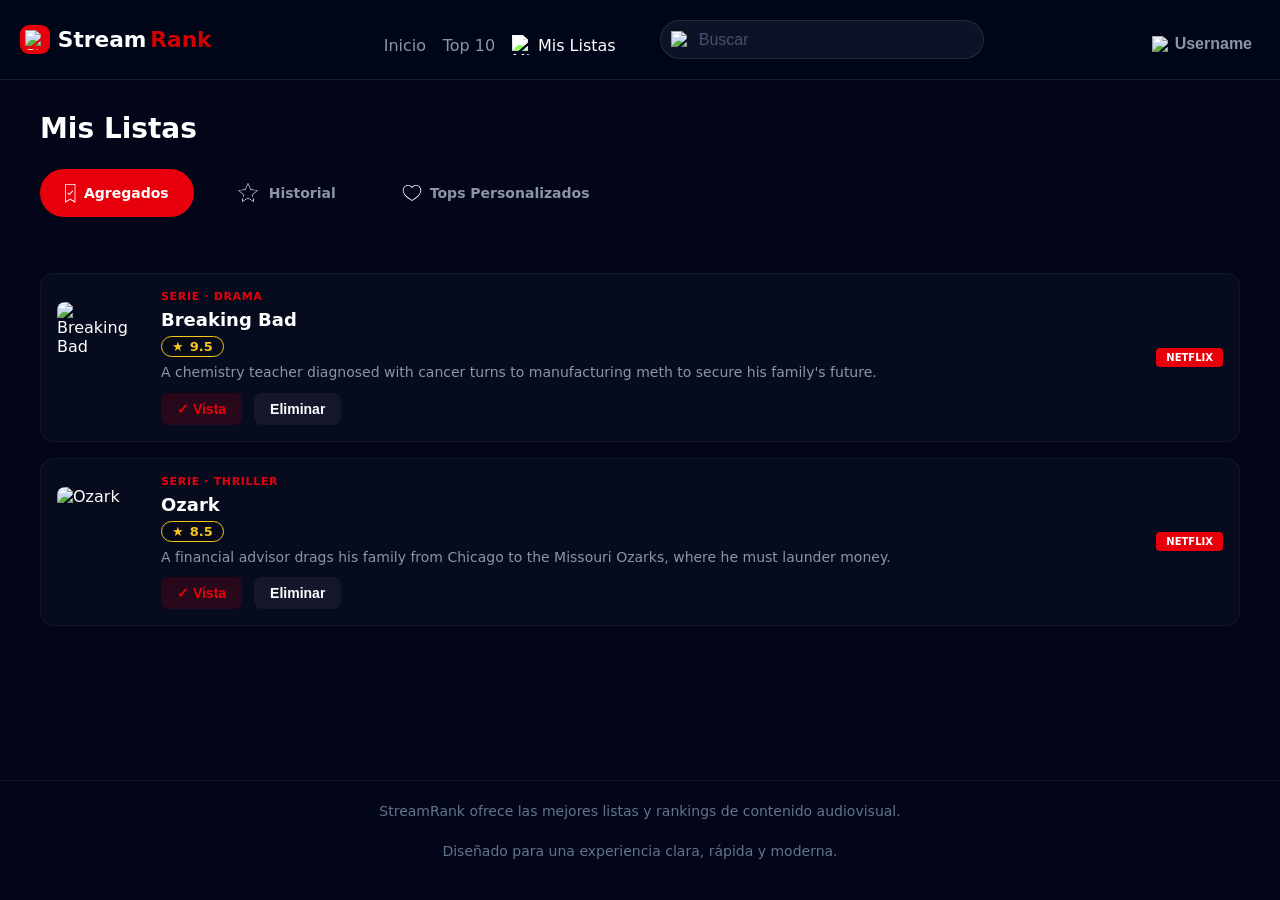
==== mis-listas.html @ 021dcbed "pagina de  mi listas" ====
<!DOCTYPE html>
<html lang="es">
<head>
  <meta charset="UTF-8" />
  <meta name="viewport" content="width=device-width, initial-scale=1.0" />
  <title>StreamRank — Mis Listas</title>
  <link rel="stylesheet" href="css/styles.css" />
</head>
<body>

  <header class="topbar">
    <div class="topbar-inner">
      <div class="brand" aria-label="StreamRank">
        <span class="brand-icon">
          <img src="https://www.figma.com/api/mcp/asset/85b5d722-1636-44d9-aa5f-4d37b4220fb5" alt="StreamRank icon" />
        </span>
        <span class="brand-title"><span>Stream</span><span>Rank</span></span>
      </div>
      <div class="header-nav-row">
        <nav class="main-nav" aria-label="Navegación principal">
          <a href="index.html" class="nav-link">Inicio</a>
          <a href="top10.html" class="nav-link">Top 10</a>
          <a href="mis-listas.html" class="nav-link active">
            <span class="nav-icon">
              <img src="https://www.figma.com/api/mcp/asset/76e25ff4-db16-4dd6-8a40-b7115513676e" alt="Mis Listas icon" />
            </span>
            Mis Listas
          </a>
        </nav>
        <form class="search-form" id="searchForm">
          <label class="search-field">
            <span class="search-icon">
              <img src="https://www.figma.com/api/mcp/asset/14162553-0f0e-436e-b980-db1ef67e9c08" alt="Buscar icon" />
            </span>
            <input id="searchInput" type="search" placeholder="Buscar" aria-label="Buscar" autocomplete="off" />
          </label>
        </form>
      </div>
      <button class="profile-button" type="button">
        <span class="profile-icon">
          <img src="https://www.figma.com/api/mcp/asset/a9d14a79-fa82-43e3-aca2-8d0a4125831c" alt="Perfil icon" />
        </span>
        Username
      </button>
    </div>
  </header>

  <main class="page-content">

    <section class="listas-header">
      <h1 class="listas-title">Mis Listas</h1>
    </section>

    <div class="listas-tabs">
      <button class="listas-tab active" data-tab="agregados" type="button">
        <img src="assets/check.svg" alt="icono-agregados" />
        Agregados
      </button>
      <button class="listas-tab" data-tab="historial" type="button">
        <img src="assets/star.svg" alt="icono-historial" />
        Historial
      </button>
      <button class="listas-tab" data-tab="top-personales" type="button">
        <img src="assets/heart.svg" alt="icono-top-personales" />
        Tops Personalizados
      </button>
    </div>

    <!-- ══ TAB 1: AGREGADOS ══ -->
    <div id="tab-agregados" class="tab-content">

      <!-- Estado vacío — se ve cuando no hay nada guardado -->
      <div id="agregadosVacio" class="listas-vacia" style="display: none;">
        <div class="listas-vacia-icono">🔖</div>
        <p class="listas-vacia-texto">Tu lista de agregados está vacía</p>
        <p class="listas-vacia-subtexto">Explora películas y series para guardarlas aquí y verlas más tarde.</p>
      </div>

      <!-- Estado con contenido — se ve cuando hay tarjetas -->
      <section id="agregadosContenedor" class="listas-seccion">
        <div class="lista-card-agregados">
          <img src="https://www.themoviedb.org/t/p/w600_and_h900_bestv2/ggm8bb1S96949DYUvI7C6719vbs.jpg" alt="Breaking Bad" class="agregados-img" />
          <div class="agregados-info">
            <div class="agregados-tag">Serie · Drama</div>
            <h3 class="agregados-title">Breaking Bad</h3>
            <div class="pildora-rating">
              <span class="estrella">★</span>
              <span class="valor">9.5</span>
            </div>
            <p class="agregados-desc">A chemistry teacher diagnosed with cancer turns to manufacturing meth to secure his family's future.</p>
            <div class="agregados-acciones">
              <button class="btn-status-visto" type="button">✓ Vista</button>
              <button class="btn-status-eliminar" type="button">Eliminar</button>
            </div>
          </div>
          <div class="plataforma-badge">NETFLIX</div>
        </div>

        <div class="lista-card-agregados">
          <img src="https://www.themoviedb.org/t/p/w600_and_h900_bestv2/7vjaCdS6InSjLYUMm96vpk27pSC.jpg" alt="Ozark" class="agregados-img" />
          <div class="agregados-info">
            <div class="agregados-tag">Serie · Thriller</div>
            <h3 class="agregados-title">Ozark</h3>
            <div class="pildora-rating">
              <span class="estrella">★</span>
              <span class="valor">8.5</span>
            </div>
            <p class="agregados-desc">A financial advisor drags his family from Chicago to the Missouri Ozarks, where he must launder money.</p>
            <div class="agregados-acciones">
              <button class="btn-status-visto" type="button">✓ Vista</button>
              <button class="btn-status-eliminar" type="button">Eliminar</button>
            </div>
          </div>
          <div class="plataforma-badge">NETFLIX</div>
        </div>
      </section>

    </div>

    <!-- ══ TAB 2: HISTORIAL ══ -->
    <div id="tab-historial" class="tab-content" style="display: none;">
      <div class="listas-vacia">
        <div class="listas-vacia-icono">⭐</div>
        <p class="listas-vacia-texto">Tu historial está vacío</p>
        <p class="listas-vacia-subtexto">Aquí aparecerán las películas y series que hayas empezado a ver.</p>
      </div>
    </div>

    <!-- ══ TAB 3: TOP PERSONALIZADOS ══ -->
    <div id="tab-top-personales" class="tab-content" style="display: none;">
      <section class="listas-seccion">

        <!-- Estado vacío con botón crear -->
        <div id="seccionCrearNuevo" class="crear-top-wrapper">
          <button class="btn-crear-vacio" id="btnCrearTop" type="button">
            <span class="icon-plus">+</span>
            <p>Crear nuevo Top</p>
          </button>
        </div>

        <!-- Formulario (oculto por defecto) -->
        <div id="formCrearTop" class="listas-form-card" style="display: none;">
          <div class="listas-form-grupo">
            <label class="listas-form-label" for="nombreTop">Nombre del top</label>
            <input class="listas-form-input" id="nombreTop" type="text" placeholder="Ej: Maratón de fin de semana" />
          </div>
          <div class="listas-form-acciones">
            <button class="btn-cancelar-top" id="btnCancelarTop" type="button">Cancelar</button>
            <button class="btn-guardar-top" id="btnGuardarTop" type="button">Guardar</button>
          </div>
        </div>

        <!-- Tops creados (se llenan dinámicamente) -->
        <div id="contenedorTopsResultados" class="listas-top-grid"></div>

      </section>
    </div>

  </main>

  <footer class="footer">
    <p class="footer-text">StreamRank ofrece las mejores listas y rankings de contenido audiovisual.</p>
    <p class="footer-text">Diseñado para una experiencia clara, rápida y moderna.</p>
  </footer>
  <script>
  // ── TABS ──
  document.querySelectorAll('.listas-tab').forEach(tab => {
    tab.addEventListener('click', () => {
      document.querySelectorAll('.listas-tab').forEach(t => t.classList.remove('active'));
      document.querySelectorAll('.tab-content').forEach(c => c.style.display = 'none');
      tab.classList.add('active');
      document.getElementById('tab-' + tab.dataset.tab).style.display = 'block';
    });
  });

  // ── HISTORIAL: estructura base ──
  document.getElementById('tab-historial').innerHTML = `
    <div id="historialVacio" class="listas-vacia">
      <div class="listas-vacia-icono">⭐</div>
      <p class="listas-vacia-texto">Tu historial está vacío</p>
      <p class="listas-vacia-subtexto">Aquí aparecerán las películas y series que hayas marcado como vistas.</p>
    </div>
    <div id="historialContenedor" class="listas-seccion" style="display:none;"></div>
  `;

  // ── ELIMINAR EN AGREGADOS ──
  document.querySelectorAll('.btn-status-eliminar').forEach(btn => {
    btn.addEventListener('click', () => {
      const tarjeta = btn.closest('.lista-card-agregados');
      tarjeta.remove();
      const contenedor = document.getElementById('agregadosContenedor');
      if (contenedor.querySelectorAll('.lista-card-agregados').length === 0) {
        document.getElementById('agregadosVacio').style.display = 'flex';
      }
    });
  });

  // ── VISTA → HISTORIAL ──
  function getFecha() {
    const hoy = new Date();
    return `Visto el ${hoy.getDate()}/${hoy.getMonth() + 1}/${hoy.getFullYear()}`;
  }

  function crearTarjetaHistorial(img, alt, titulo) {
    const card = document.createElement('div');
    card.className = 'historial-card';
    card.innerHTML = `
      <div class="historial-card-top">
        <img src="${img}" alt="${alt}" class="historial-img" />
        <div class="historial-info">
          <h3 class="historial-titulo">${titulo}</h3>
          <p class="historial-fecha">${getFecha()}</p>
        </div>
        <div class="historial-controles">
          <div class="historial-rating">
            <span class="rating-label">Mi calificación:</span>
            <div class="rating-numeros">
              ${[1,2,3,4,5,6,7,8,9,10].map(n =>
                `<button class="rating-num" data-n="${n}" type="button">${n}</button>`
              ).join('')}
            </div>
          </div>
          <button class="btn-reaccion" data-estado="neutro" type="button">
            <span class="reaccion-icon">🤍</span>
            <span class="reaccion-texto">No me convenció</span>
          </button>
        </div>
      </div>
      <div class="historial-notas">
        <p class="notas-label">MIS NOTAS (DIARIO)</p>
        <textarea class="notas-textarea" placeholder="Escribe tus pensamientos sobre esto..."></textarea>
      </div>
    `;

    // Rating números
    card.querySelectorAll('.rating-num').forEach(btn => {
      btn.addEventListener('click', () => {
        card.querySelectorAll('.rating-num').forEach(b => b.classList.remove('activo'));
        btn.classList.add('activo');
      });
    });

    // Botón reacción toggle
    const btnReaccion = card.querySelector('.btn-reaccion');
    btnReaccion.addEventListener('click', () => {
      const estado = btnReaccion.dataset.estado;
      if (estado === 'neutro') {
        btnReaccion.dataset.estado = 'encanto';
        btnReaccion.querySelector('.reaccion-icon').textContent = '❤️';
        btnReaccion.querySelector('.reaccion-texto').textContent = 'Me encantó';
        btnReaccion.classList.add('encanto');
      } else {
        btnReaccion.dataset.estado = 'neutro';
        btnReaccion.querySelector('.reaccion-icon').textContent = '🤍';
        btnReaccion.querySelector('.reaccion-texto').textContent = 'No me convenció';
        btnReaccion.classList.remove('encanto');
      }
    });

    return card;
  }

  document.querySelectorAll('.btn-status-visto').forEach(btn => {
    btn.addEventListener('click', () => {
      const tarjeta = btn.closest('.lista-card-agregados');
      const img    = tarjeta.querySelector('.agregados-img').src;
      const alt    = tarjeta.querySelector('.agregados-img').alt;
      const titulo = tarjeta.querySelector('.agregados-title').textContent;

      const contenedor = document.getElementById('historialContenedor');
      contenedor.appendChild(crearTarjetaHistorial(img, alt, titulo));
      contenedor.style.display = 'block';
      document.getElementById('historialVacio').style.display = 'none';

      btn.textContent = '✓ Vista';
      btn.disabled = true;
      btn.style.opacity = '0.5';
      btn.style.cursor = 'default';
    });
  });

  // ── CREAR TOP ──
  document.getElementById('btnCrearTop').addEventListener('click', () => {
    document.getElementById('seccionCrearNuevo').style.display = 'none';
    document.getElementById('formCrearTop').style.display = 'flex';
  });

  document.getElementById('btnCancelarTop').addEventListener('click', () => {
    document.getElementById('formCrearTop').style.display = 'none';
    document.getElementById('seccionCrearNuevo').style.display = 'block';
    document.getElementById('nombreTop').value = '';
  });

  document.getElementById('btnGuardarTop').addEventListener('click', () => {
    const nombre = document.getElementById('nombreTop').value.trim() || 'Mi Nuevo Top';
    const contenedor = document.getElementById('contenedorTopsResultados');

    const tarjeta = document.createElement('div');
    tarjeta.className = 'top-card-diseno';
    tarjeta.innerHTML = `
      <div class="top-card-header">
        <h3 class="lista-card-nombre">${nombre}</h3>
        <p class="lista-card-meta"><span class="top-count">0</span> elementos en esta lista</p>
      </div>
      <div class="top-lista-items" data-lista></div>
      <div class="top-agregar-campo">
        <div class="top-search-wrap">
          <span class="top-search-icon">🔍</span>
          <input type="text" class="top-search-input" placeholder="Agregar más..." />
        </div>
        <div class="top-search-resultados" style="display:none;"></div>
      </div>
    `;

    contenedor.appendChild(tarjeta);
    initTop(tarjeta);

    document.getElementById('formCrearTop').style.display = 'none';
    document.getElementById('seccionCrearNuevo').style.display = 'block';
    document.getElementById('nombreTop').value = '';
  });

  // ── TOPS ──
  const PELICULAS = [
    { titulo: 'The Dark Knight', img: 'https://www.themoviedb.org/t/p/w92/qJ2tW6WMUDux911r6m7haRef0WH.jpg' },
    { titulo: 'Inception', img: 'https://www.themoviedb.org/t/p/w92/9gk7adHYeDvHkCSEqAvQNLV5Uge.jpg' },
    { titulo: 'Interstellar', img: 'https://www.themoviedb.org/t/p/w92/gEU2QniE6E77NI6lCU6MxlNBvIx.jpg' },
    { titulo: 'Parasite', img: 'https://www.themoviedb.org/t/p/w92/7IiTTgloJzvGI1TAYymCfbfl3vT.jpg' },
    { titulo: 'The Godfather', img: 'https://www.themoviedb.org/t/p/w92/3bhkrj58Vtu7enYsLegiokantuP.jpg' },
    { titulo: 'Pulp Fiction', img: 'https://www.themoviedb.org/t/p/w92/d5iIlFn5s0ImszYzBPb8JPIfbXD.jpg' },
    { titulo: 'The Matrix', img: 'https://www.themoviedb.org/t/p/w92/f89U3ADr1oiB1s9GkdPOEpXUk5H.jpg' },
    { titulo: 'Fight Club', img: 'https://www.themoviedb.org/t/p/w92/pB8BM7pdSp6B6Ih7QZ4DrQ3PmJK.jpg' },
  ];

  function initTop(tarjeta) {
    const input = tarjeta.querySelector('.top-search-input');
    const resultados = tarjeta.querySelector('.top-search-resultados');
    const lista = tarjeta.querySelector('[data-lista]');
    const contador = tarjeta.querySelector('.top-count');

    input.addEventListener('input', () => {
      const q = input.value.trim().toLowerCase();
      if (!q) { resultados.style.display = 'none'; return; }
      const filtradas = PELICULAS.filter(p => p.titulo.toLowerCase().includes(q));
      if (!filtradas.length) { resultados.style.display = 'none'; return; }
      resultados.innerHTML = filtradas.map(p => `
        <div class="top-resultado-item" data-titulo="${p.titulo}" data-img="${p.img}">
          <img src="${p.img}" alt="${p.titulo}" class="top-resultado-img" />
          <span>${p.titulo}</span>
        </div>
      `).join('');
      resultados.style.display = 'block';
      resultados.querySelectorAll('.top-resultado-item').forEach(item => {
        item.addEventListener('click', () => {
          agregarItem(lista, contador, item.dataset.titulo, item.dataset.img);
          input.value = '';
          resultados.style.display = 'none';
        });
      });
    });

    document.addEventListener('click', (e) => {
      if (!tarjeta.contains(e.target)) resultados.style.display = 'none';
    });
  }

  function agregarItem(lista, contador, titulo, img) {
    const pos = lista.children.length + 1;
    const item = document.createElement('div');
    item.className = 'top-item';
    item.draggable = true;
    item.innerHTML = `
      <span class="top-item-pos">${pos}</span>
      <img src="${img}" alt="${titulo}" class="top-item-img" />
      <span class="top-item-titulo">${titulo}</span>
      <button class="top-item-delete" type="button" title="Eliminar">🗑</button>
    `;
    item.querySelector('.top-item-delete').addEventListener('click', () => {
      item.remove();
      actualizarPosiciones(lista, contador);
    });
    item.addEventListener('dragstart', () => item.classList.add('dragging'));
    item.addEventListener('dragend', () => {
      item.classList.remove('dragging');
      actualizarPosiciones(lista, contador);
    });
    lista.addEventListener('dragover', (e) => {
      e.preventDefault();
      const dragging = lista.querySelector('.dragging');
      const siblings = [...lista.querySelectorAll('.top-item:not(.dragging)')];
      const siguiente = siblings.find(s => {
        const rect = s.getBoundingClientRect();
        return e.clientY < rect.top + rect.height / 2;
      });
      lista.insertBefore(dragging, siguiente || null);
    });
    lista.appendChild(item);
    actualizarPosiciones(lista, contador);
  }

  function actualizarPosiciones(lista, contador) {
    lista.querySelectorAll('.top-item').forEach((item, i) => {
      item.querySelector('.top-item-pos').textContent = i + 1;
    });
    contador.textContent = lista.children.length;
  }
</script>







</body>
</html>
---- css/styles.css ----
:root {
  color-scheme: dark;
  /* Colores */
  --color-bg: #020618;
  --color-surface: #0F172B;
  --color-brand: #E7000B;
  --color-brand-dark: #D00000;
  --color-text-primary: #ffffff;
  --color-text-muted: #8D95A5;
  --color-text-placeholder: #455172;
  --color-text-footer: #62748E;
  --color-border: rgba(255, 255, 255, 0.1);
  --color-border-hover: rgba(255, 255, 255, 0.2);
  --color-surface-hover: rgba(255, 255, 255, 0.05);
  --color-topbar-bg: rgba(2, 6, 24, 0.8);
  --color-search-bg: rgba(15, 23, 43, 0.8);

  /* Tipografía */
  --font-main: 'Inter', ui-sans-serif, system-ui, -apple-system, BlinkMacSystemFont, 'Segoe UI', sans-serif;

  /* Bordes redondeados */
  --radius-sm: 8px;
  --radius-md: 9.1px;
  --radius-pill: 9999px;
}

* {
  box-sizing: border-box;
}

html,
body {
  margin: 0;
  min-height: 100%;
}

body {
  display: flex;
  flex-direction: column;
  min-height: 100vh;
  font-family: 'Inter', ui-sans-serif, system-ui, -apple-system, BlinkMacSystemFont, 'Segoe UI', sans-serif;
  background: #020618;
  color: #ffffff;
}

.page-content {
  flex: 1;
}

.topbar {
  display: flex;
  flex-direction: column;
  align-items: center;
  align-self: stretch;
  padding: 20px;
  width: 100%;
  border-bottom: 1px solid rgba(255, 255, 255, 0.1);
  background: rgba(2, 6, 24, 0.8);
}

.topbar-inner {
  display: flex;
  justify-content: space-between;
  align-items: center;
  align-content: center;
  row-gap: 74px;
  flex-wrap: wrap;
  width: 100%;
}

.brand {
  display: flex;
  justify-content: space-between;
  align-items: center;
  align-content: center;
  row-gap: 74px;
  flex-wrap: wrap;
  gap: 8px;
  align-self: stretch;
}

.brand-icon {
  display: flex;
  justify-content: center;
  align-items: center;
  padding: 4.9px;
  gap: 7px;
  border-radius: 9.1px;
  background: #E7000B;
}

.brand-icon img {
  width: 20px;
  height: 20px;
  object-fit: contain;
}

.brand-title {
  display: inline-flex;
  align-items: center;
  gap: 4px;
  font-size: 21.682px;
  font-weight: 800;
  line-height: 1;
}

.brand-title span:first-child {
  color: #ffffff;
}

.brand-title span:last-child {
  color: #d00000;
}

.header-nav-row {
  display: flex;
  width: 612px;
  justify-content: space-between;
  align-items: center;
  align-content: center;
  row-gap: 19px;
  flex-wrap: wrap;
}

.main-nav {
  display: flex;
  width: 256px;
  height: 25px;
  padding: 0 4px;
  justify-content: space-between;
  align-items: center;
  align-content: space-between;
  flex-shrink: 0;
  flex-wrap: wrap;
}

.nav-link {
  display: inline-flex;
  align-items: center;
  gap: 6px;
  padding: 8px;
  min-height: 25px;
  color: var(--color-text-muted); 
  font-size: 16px;
  font-weight: 500;
  text-decoration: none;
  cursor: pointer;
  transition: color 0.3s;  
}

.nav-link.active, 
.nav-link:hover {
  color: var(--color-text-primary); 
}

.nav-link.active .nav-icon img,
.nav-link:hover .nav-icon img {
  filter: brightness(1.5); 
}

.nav-icon {
  display: inline-flex;
  width: 20px;
  height: 20px;
  align-items: center;
  justify-content: center;
}

.nav-icon img,
.search-icon img,
.profile-icon img {
  width: 100%;
  height: 100%;
  object-fit: contain;
}

.search-form {
  display: flex;
  width: 324px;
  height: 39px;
  flex-shrink: 0;
}

.search-field {
  display: flex;
  align-items: center;
  width: 100%;
  height: 100%;
  padding: 10px;
  gap: 8px;
  border-radius: 33554400px;
  border: 1px solid rgba(255, 255, 255, 0.1);
  background: rgba(15, 23, 43, 0.8);
}

.search-field input {
  width: 100%;
  background: transparent;
  border: none;
  color: #ffffff;
  font-size: 16px;
  font-weight: 500;
  outline: none;
}

.search-field input::placeholder {
  color: #455172;
}

.search-field {
  cursor: text;
}

.search-field:focus-within {
  border-color: rgba(255, 255, 255, 0.2);
}

.search-icon {
  display: inline-flex;
  width: 18px;
  height: 18px;
}

.profile-button {
  display: flex;
  height: 25px;
  padding: 8px;
  justify-content: center;
  align-items: center;
  align-content: space-between;
  column-gap: 6px;
  flex-wrap: wrap;
  color: #8d95a5;
  font-size: 16px;
  font-weight: 700;
  background: transparent;
  border: none;
  cursor: pointer;
}

.profile-icon {
  display: inline-flex;
  width: 16.7px;
  height: 16.7px;
  align-items: center;
  justify-content: center;
}

.footer {
  display: flex;
  flex-direction: column;
  justify-content: center;
  align-items: center;
  align-self: stretch;
  padding: 20px;
  height: 120px;
  border-top: 1px solid rgba(255, 255, 255, 0.05);
}

.footer-text {
  flex: 1 0 0;
  color: #62748E;
  text-align: center;
  font-family: Inter, ui-sans-serif, system-ui, -apple-system, BlinkMacSystemFont, 'Segoe UI', sans-serif;
  font-size: 14px;
  font-style: normal;
  font-weight: 400;
  line-height: 20px;
  margin: 0;
}

/* ══════════════════════════════
    SECCIÓN: MIS LISTAS (Agregados, Historial, Tops)
   ══════════════════════════════ */
/* ══════════════════════════════
   MIS LISTAS
══════════════════════════════ */

.listas-header {
  display: flex;
  justify-content: space-between;
  align-items: center;
  padding: 32px 40px 0;
}

.listas-title {
  font-size: 28px;
  font-weight: 800;
  margin: 0;
}

.listas-tabs {
  display: flex;
  gap: 16px;
  padding: 24px 40px;
}

.listas-tab {
  display: flex;
  align-items: center;
  gap: 8px;
  padding: 10px 24px;
  background: transparent;
  border: 1px solid transparent;
  border-radius: var(--radius-pill);
  color: var(--color-text-muted);
  font-family: var(--font-main);
  font-size: 14px;
  font-weight: 600;
  cursor: pointer;
  transition: all 0.2s ease;
}

.listas-tab:hover {
  background: rgba(255, 255, 255, 0.08);
  color: var(--color-text-primary);
}

.listas-tab.active {
  background: var(--color-brand);
  color: #ffffff;
}

.listas-seccion {
  padding: 32px 40px;
}

/* Estado vacío — una sola definición */
.listas-vacia {
  display: flex;
  flex-direction: column;
  align-items: center;
  justify-content: center;
  padding: 80px 20px;
  text-align: center;
}

.listas-vacia-icono {
  font-size: 48px;
  margin-bottom: 16px;
  opacity: 0.5;
}

.listas-vacia-texto {
  font-size: 20px;
  font-weight: 700;
  color: #ffffff;
  margin: 0 0 8px;
}

.listas-vacia-subtexto {
  font-size: 14px;
  color: var(--color-text-muted);
  max-width: 300px;
  margin: 0 0 24px;
  line-height: 1.5;
}

/* Tarjetas de agregados */
.lista-card-agregados {
  display: flex;
  padding: 16px;
  align-items: center;
  gap: 24px;
  border-radius: 14px;
  border: 1px solid rgba(255, 255, 255, 0.05);
  background: #060B1E;
  margin-bottom: 16px;
}

.agregados-img {
  width: 80px;
  height: 110px;
  border-radius: 8px;
  object-fit: cover;
  flex-shrink: 0;
}

.agregados-info {
  flex: 1;
  display: flex;
  flex-direction: column;
  gap: 6px;
}

.agregados-tag {
  color: var(--color-brand);
  font-size: 11px;
  font-weight: 700;
  text-transform: uppercase;
  letter-spacing: 0.06em;
}

.agregados-title {
  font-size: 18px;
  font-weight: 700;
  margin: 0;
  color: #ffffff;
}

.agregados-desc {
  font-size: 14px;
  color: var(--color-text-muted);
  margin: 0;
  line-height: 1.4;
}

.pildora-rating {
  display: inline-flex;
  align-items: center;
  gap: 6px;
  background: rgba(0, 0, 0, 0.2);
  border: 1.2px solid #f5c518;
  padding: 2px 10px;
  border-radius: 50px;
  width: fit-content;
}

.pildora-rating .estrella,
.pildora-rating .valor {
  color: #f5c518;
  font-size: 13px;
  font-weight: 700;
}

.agregados-acciones {
  display: flex;
  gap: 12px;
  margin-top: 4px;
}

.btn-status-visto {
  padding: 8px 16px;
  border-radius: 8px;
  background: rgba(231, 0, 11, 0.15);
  color: #E7000B;
  border: none;
  font-size: 14px;
  font-weight: 600;
  cursor: pointer;
  transition: background 0.2s;
}

.btn-status-visto:hover {
  background: rgba(231, 0, 11, 0.25);
}

.btn-status-eliminar {
  padding: 8px 16px;
  border-radius: 8px;
  background: rgba(255, 255, 255, 0.05);
  color: #ffffff;
  border: none;
  font-size: 14px;
  font-weight: 600;
  cursor: pointer;
  transition: background 0.2s;
}

.btn-status-eliminar:hover {
  background: rgba(255, 255, 255, 0.1);
}

.plataforma-badge {
  background: var(--color-brand);
  padding: 4px 10px;
  border-radius: 4px;
  font-size: 10px;
  font-weight: 900;
  align-self: center;
  flex-shrink: 0;
}
/* ══ HISTORIAL CARDS ══ */
.historial-card {
  background: #0F172B;
  border: 1px solid rgba(255, 255, 255, 0.07);
  border-radius: 14px;
  padding: 24px;
  margin-bottom: 16px;
  display: flex;
  flex-direction: column;
  gap: 20px;
}

.historial-card-top {
  display: flex;
  align-items: flex-start;
  gap: 20px;
}

.historial-img {
  width: 64px;
  height: 90px;
  border-radius: 8px;
  object-fit: cover;
  flex-shrink: 0;
}

.historial-info {
  display: flex;
  flex-direction: column;
  gap: 4px;
  min-width: 140px;
}

.historial-titulo {
  font-size: 18px;
  font-weight: 700;
  color: #ffffff;
  margin: 0;
}

.historial-fecha {
  font-size: 13px;
  color: var(--color-text-muted);
  margin: 0;
}

.historial-controles {
  display: flex;
  flex: 1;
  align-items: center;
  justify-content: space-between;
  gap: 16px;
  flex-wrap: wrap;
}

.historial-rating {
  display: flex;
  align-items: center;
  gap: 10px;
  flex-wrap: wrap;
}

.rating-label {
  font-size: 14px;
  color: var(--color-text-muted);
  white-space: nowrap;
}

.rating-numeros {
  display: flex;
  gap: 4px;
}

.rating-num {
  width: 28px;
  height: 28px;
  border-radius: 6px;
  border: 1px solid rgba(255, 255, 255, 0.1);
  background: transparent;
  color: var(--color-text-muted);
  font-size: 13px;
  font-weight: 600;
  cursor: pointer;
  transition: all 0.15s;
  display: flex;
  align-items: center;
  justify-content: center;
}

.rating-num:hover {
  border-color: #f5c518;
  color: #f5c518;
}

.rating-num.activo {
  background: #f5c518;
  border-color: #f5c518;
  color: #000000;
}

/* Botón reacción */
.btn-reaccion {
  display: flex;
  align-items: center;
  gap: 8px;
  padding: 8px 16px;
  border-radius: 50px;
  border: 1px solid rgba(255, 255, 255, 0.15);
  background: transparent;
  color: #ffffff;
  font-size: 14px;
  font-weight: 600;
  cursor: pointer;
  transition: all 0.2s;
  white-space: nowrap;
}

.btn-reaccion:hover {
  border-color: rgba(255, 255, 255, 0.3);
}

.btn-reaccion.encanto {
  background: var(--color-brand);
  border-color: var(--color-brand);
  color: #ffffff;
}

/* Notas diario */
.historial-notas {
  display: flex;
  flex-direction: column;
  gap: 8px;
}

.notas-label {
  font-size: 11px;
  font-weight: 700;
  letter-spacing: 0.08em;
  color: var(--color-text-muted);
  margin: 0;
}

.notas-textarea {
  width: 100%;
  min-height: 80px;
  background: #020618;
  border: 1px solid rgba(255, 255, 255, 0.08);
  border-radius: 10px;
  padding: 14px;
  color: #ffffff;
  font-family: var(--font-main);
  font-size: 14px;
  resize: vertical;
  outline: none;
  transition: border-color 0.2s;
}

.notas-textarea:focus {
  border-color: rgba(255, 255, 255, 0.2);
}

.notas-textarea::placeholder {
  color: var(--color-text-placeholder);
}


/* Tops personalizados */
.crear-top-wrapper {
  padding: 0 0 24px;
}

.btn-crear-vacio {
  width: 100%;
  padding: 40px;
  background: transparent;
  border: 1px dashed var(--color-border);
  border-radius: var(--radius-md);
  color: var(--color-text-muted);
  display: flex;
  flex-direction: column;
  align-items: center;
  gap: 12px;
  cursor: pointer;
  transition: border-color 0.2s, color 0.2s;
}

.btn-crear-vacio:hover {
  border-color: var(--color-brand);
  color: var(--color-text-primary);
}

.icon-plus {
  font-size: 32px;
  font-weight: 200;
}

.listas-top-grid {
  display: grid;
  grid-template-columns: repeat(auto-fill, minmax(280px, 1fr));
  gap: 20px;
  margin-top: 24px;
}
.top-card-diseno {
  display: flex;
  width: 100%; /* Ajustado para el grid, o 596px si es fijo */
  flex-direction: column;
  align-items: flex-start;
  padding: 24px;
  gap: 20px;
  
  /* Estilo visual solicitado */
  border-radius: 16px;
  border: 1px solid rgba(255, 255, 255, 0.10);
  background: #0F172B;
  box-shadow: 0 20px 25px -5px rgba(0, 0, 0, 0.10), 
              0 8px 10px -6px rgba(0, 0, 0, 0.10);
}
.lista-card-nombre {
  font-size: 22px;
  font-weight: 700;
  color: #ffffff;
  margin: 0;
}

.lista-card-meta {
  color: var(--color-text-muted);
  font-size: 14px;
}
/* Formulario */
.listas-form-card {
  background: var(--color-surface);
  border-radius: var(--radius-sm);
  padding: 24px;
  max-width: 480px;
  width: 100%;
  margin: 0 auto;
  display: flex;
  flex-direction: column;
  gap: 16px;
  border: 1px solid var(--color-border);
}

.listas-form-grupo {
  display: flex;
  flex-direction: column;
  gap: 6px;
}
.btn-guardar-top {
  flex: 1;
  padding: 10px;
  border-radius: 8px;
  background: rgba(231, 0, 11, 0.15); /* Rojo sutil como el de 'Vista' */
  color: #E7000B;
  border: none;
  font-size: 14px;
  font-weight: 600;
  cursor: pointer;
  transition: all 0.2s;
}

.btn-guardar-top:hover {
  background: rgba(231, 0, 11, 0.25);
}

/* Botón Cancelar (Basado en tu botón 'Eliminar' gris) */
.btn-cancelar-top {
  flex: 1;
  padding: 10px;
  border-radius: 8px;
  background: rgba(255, 255, 255, 0.05); /* Gris sutil como el de 'Eliminar' */
  color: #ffffff;
  border: none;
  font-size: 14px;
  font-weight: 600;
  cursor: pointer;
  transition: all 0.2s;
}

.listas-form-label {
  font-size: 13px;
  font-weight: 600;
  color: var(--color-text-muted);
}

.listas-form-input {
  padding: 10px 14px;
  background: var(--color-bg);
  border: 1px solid var(--color-border);
  border-radius: var(--radius-sm);
  color: var(--color-text-primary);
  font-family: var(--font-main);
  font-size: 15px;
  outline: none;
  transition: border-color 0.2s;
}

.listas-form-input:focus {
  border-color: var(--color-border-hover);
}

.listas-form-input::placeholder {
  color: var(--color-text-placeholder);
}

.listas-form-acciones {
  display: flex;
  gap: 12px;
  justify-content: flex-end;
}
/* ══ TOP CARD: lista de items ══ */
.top-card-header {
  width: 100%;
}

.top-lista-items {
  display: flex;
  padding: 16px;
  flex-direction: column;
  align-items: flex-start;
  gap: 16px;
  align-self: stretch;
  width: 100%;
  min-height: 0;
}

.top-item {
  display: flex;
  padding: 8px;
  justify-content: space-between;
  align-items: center;
  align-self: stretch;
  border-radius: 10px;
  border: 1px solid rgba(255, 255, 255, 0.05);
  background: #020618;
  cursor: grab;
  gap: 12px;
  transition: background 0.2s;
  width: 100%;
}

.top-item:active { cursor: grabbing; }
.top-item.dragging { opacity: 0.4; }
.top-item:hover { background: rgba(255,255,255,0.04); }

.top-item-pos {
  color: var(--color-text-muted);
  font-size: 13px;
  font-weight: 700;
  min-width: 18px;
  text-align: center;
}

.top-item-img {
  width: 32px;
  height: 48px;
  border-radius: 4px;
  object-fit: cover;
  flex-shrink: 0;
}

.top-item-titulo {
  flex: 1;
  font-size: 14px;
  font-weight: 600;
  color: #ffffff;
  white-space: nowrap;
  overflow: hidden;
  text-overflow: ellipsis;
}

.top-item-delete {
  background: transparent;
  border: none;
  cursor: pointer;
  font-size: 15px;
  opacity: 0.4;
  padding: 4px;
  transition: opacity 0.2s;
  flex-shrink: 0;
}
.top-item-delete:hover { opacity: 1; }

/* ══ Buscador dentro de la tarjeta ══ */
.top-agregar-campo {
  width: 100%;
  position: relative;
}

.top-search-wrap {
  display: flex;
  align-items: center;
  gap: 8px;
  padding: 10px 14px;
  border-radius: 50px;
  border: 1px solid rgba(255, 255, 255, 0.08);
  background: rgba(255, 255, 255, 0.04);
  cursor: text;
  transition: border-color 0.2s;
}
.top-search-wrap:focus-within {
  border-color: rgba(255, 255, 255, 0.18);
}

.top-search-icon { font-size: 14px; opacity: 0.5; }

.top-search-input {
  background: transparent;
  border: none;
  outline: none;
  color: #ffffff;
  font-size: 14px;
  font-family: var(--font-main);
  width: 100%;
}
.top-search-input::placeholder { color: var(--color-text-placeholder); }

.top-search-resultados {
  position: absolute;
  bottom: calc(100% + 6px);
  left: 0;
  right: 0;
  background: #0F172B;
  border: 1px solid rgba(255,255,255,0.1);
  border-radius: 10px;
  overflow: hidden;
  z-index: 10;
}

.top-resultado-item {
  display: flex;
  align-items: center;
  gap: 10px;
  padding: 8px 12px;
  cursor: pointer;
  font-size: 14px;
  color: #ffffff;
  transition: background 0.15s;
}
.top-resultado-item:hover { background: rgba(255,255,255,0.06); }

.top-resultado-img {
  width: 28px;
  height: 42px;
  border-radius: 4px;
  object-fit: cover;
}
.btn-visto-badge {
  padding: 8px 16px;
  border-radius: 8px;
  background: rgba(231, 0, 11, 0.08);
  color: #E7000B;
  font-size: 14px;
  font-weight: 600;
  opacity: 0.6;
}
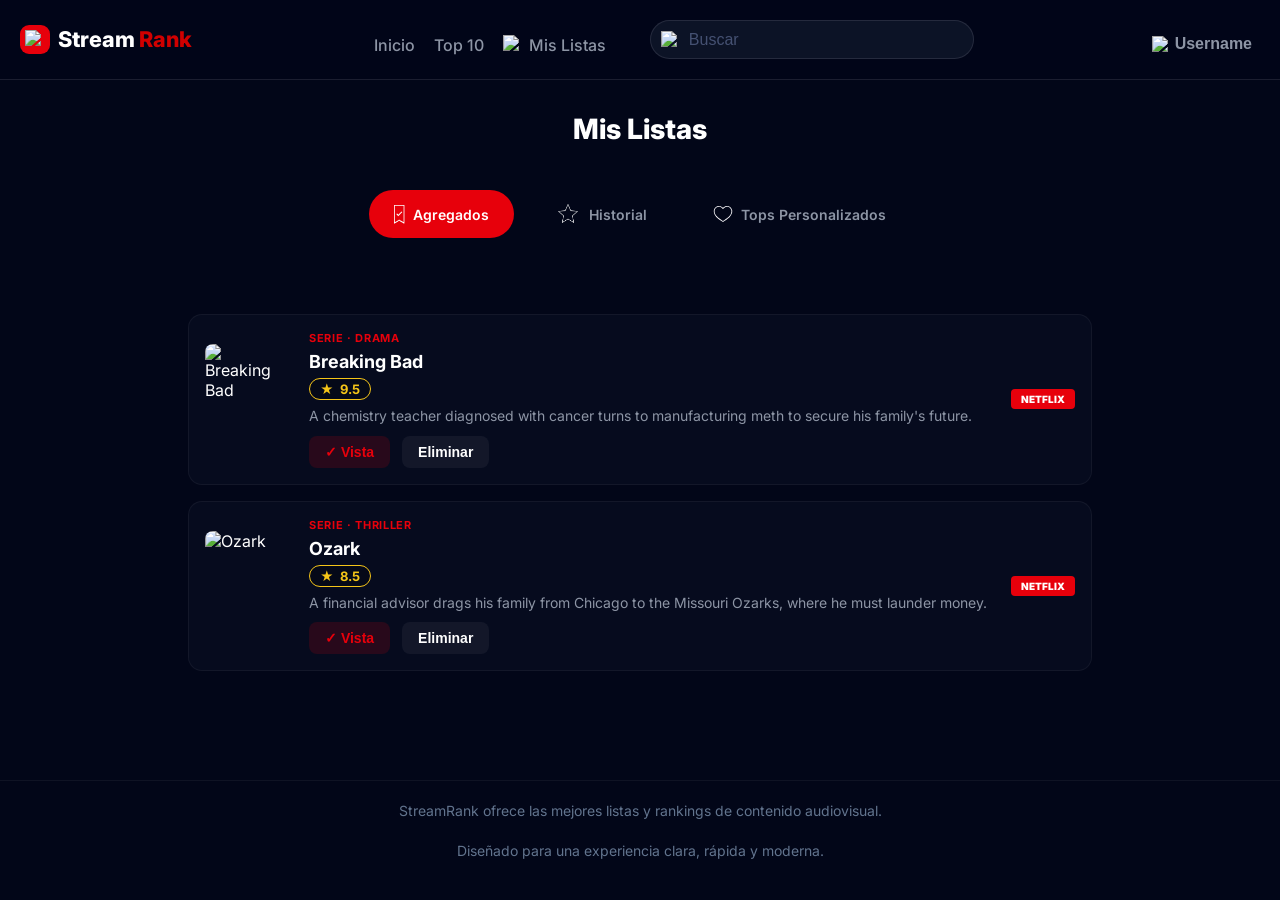
==== commit c6dce158: "unir html" ====
--- a/mis-listas.html
+++ b/mis-listas.html
@@ -20,7 +20,7 @@
         <nav class="main-nav" aria-label="Navegación principal">
           <a href="index.html" class="nav-link">Inicio</a>
           <a href="top10.html" class="nav-link">Top 10</a>
-          <a href="mis-listas.html" class="nav-link active">
+          <a href="mis-listas.html" class="nav-link">
             <span class="nav-icon">
               <img src="https://www.figma.com/api/mcp/asset/76e25ff4-db16-4dd6-8a40-b7115513676e" alt="Mis Listas icon" />
             </span>
--- a/css/styles.css
+++ b/css/styles.css
@@ -1,3 +1,5 @@
+@import url('https://fonts.googleapis.com/css2?family=Inter:wght@300;400;500;700;800&display=swap');
+
 :root {
   color-scheme: dark;
   /* Colores */
@@ -38,15 +40,16 @@
   display: flex;
   flex-direction: column;
   min-height: 100vh;
-  font-family: 'Inter', ui-sans-serif, system-ui, -apple-system, BlinkMacSystemFont, 'Segoe UI', sans-serif;
-  background: #020618;
-  color: #ffffff;
+  font-family: var(--font-main);
+  background: var(--color-bg);
+  color: var(--color-text-primary);
 }
 
 .page-content {
   flex: 1;
 }
 
+/* --- ESTILOS DE TU HEADER --- */
 .topbar {
   display: flex;
   flex-direction: column;
@@ -54,8 +57,8 @@
   align-self: stretch;
   padding: 20px;
   width: 100%;
-  border-bottom: 1px solid rgba(255, 255, 255, 0.1);
-  background: rgba(2, 6, 24, 0.8);
+  border-bottom: 1px solid var(--color-border);
+  background: var(--color-topbar-bg);
 }
 
 .topbar-inner {
@@ -85,8 +88,8 @@
   align-items: center;
   padding: 4.9px;
   gap: 7px;
-  border-radius: 9.1px;
-  background: #E7000B;
+  border-radius: var(--radius-md);
+  background: var(--color-brand);
 }
 
 .brand-icon img {
@@ -105,11 +108,11 @@
 }
 
 .brand-title span:first-child {
-  color: #ffffff;
+  color: var(--color-text-primary);
 }
 
 .brand-title span:last-child {
-  color: #d00000;
+  color: var(--color-brand-dark);
 }
 
 .header-nav-row {
@@ -188,31 +191,28 @@
   height: 100%;
   padding: 10px;
   gap: 8px;
-  border-radius: 33554400px;
-  border: 1px solid rgba(255, 255, 255, 0.1);
-  background: rgba(15, 23, 43, 0.8);
+  border-radius: var(--radius-pill);
+  border: 1px solid var(--color-border);
+  background: var(--color-search-bg);
+  cursor: text;
 }
 
 .search-field input {
   width: 100%;
   background: transparent;
   border: none;
-  color: #ffffff;
+  color: var(--color-text-primary);
   font-size: 16px;
   font-weight: 500;
   outline: none;
 }
 
 .search-field input::placeholder {
-  color: #455172;
-}
-
-.search-field {
-  cursor: text;
+  color: var(--color-text-placeholder);
 }
 
 .search-field:focus-within {
-  border-color: rgba(255, 255, 255, 0.2);
+  border-color: var(--color-border-hover);
 }
 
 .search-icon {
@@ -230,7 +230,7 @@
   align-content: space-between;
   column-gap: 6px;
   flex-wrap: wrap;
-  color: #8d95a5;
+  color: var(--color-text-muted);
   font-size: 16px;
   font-weight: 700;
   background: transparent;
@@ -246,6 +246,7 @@
   justify-content: center;
 }
 
+/* --- ESTILOS DE TU FOOTER --- */
 .footer {
   display: flex;
   flex-direction: column;
@@ -259,9 +260,9 @@
 
 .footer-text {
   flex: 1 0 0;
-  color: #62748E;
+  color: var(--color-text-footer);
   text-align: center;
-  font-family: Inter, ui-sans-serif, system-ui, -apple-system, BlinkMacSystemFont, 'Segoe UI', sans-serif;
+  font-family: var(--font-main);
   font-size: 14px;
   font-style: normal;
   font-weight: 400;
@@ -269,6 +270,1078 @@
   margin: 0;
 }
 
+
+
+main {
+    display: flex;
+    flex-direction: column;
+    align-items: center;
+    gap: 20px;
+    align-self: stretch;
+    width: 100%;
+    padding-bottom: 60px; 
+}
+
+/* ============================================================== */
+/* NUEVA SECCIÓN HERO                         */
+/* ============================================================== */
+
+.hero {
+    display: flex;
+    padding: 60px 40px;
+    justify-content: space-between;
+    align-items: center;
+    align-self: stretch; 
+    box-sizing: border-box;
+}
+
+/* --- CONTENEDOR INFO --- */
+.hero-info {
+    display: flex;
+    padding: 0 10px;
+    flex-direction: column;
+    justify-content: center;
+    align-items: flex-start;
+    gap: 7px;
+    flex: 1 0 0;
+}
+
+/* TAG / BOTÓN SUPERIOR */
+.hero-tag {
+    display: flex;
+    height: 34px;
+    padding: 6px 16px;
+    justify-content: center;
+    align-items: center;
+    column-gap: 6px;
+    flex-wrap: wrap;
+    border-radius: 33px;
+    border: 1px solid rgba(251, 44, 54, 0.30);
+    background: rgba(231, 0, 11, 0.20);
+
+    color: #FF6467;
+    text-align: center;
+    font-family: var(--font-main); /* Usa la variable que ya incluye Inter */
+    font-size: 16px;
+    font-style: normal;
+    font-weight: 700;
+    line-height: 20px;
+    letter-spacing: 2px;
+}
+
+/* TÍTULO Y DESCRIPCIÓN */
+.hero-title-container, .hero-desc-container {
+    display: flex;
+    padding: 10px 0;
+    flex-direction: column;
+    justify-content: center;
+    align-items: flex-start;
+    gap: 10px;
+    align-self: stretch;
+}
+
+.hero-title {
+    align-self: stretch;
+    color: var(--color-text-primary);
+    font-size: 72px;
+    font-weight: 800;
+    line-height: 90px;
+    letter-spacing: -1.8px;
+    margin: 0;
+}
+
+.hero-description {
+    align-self: stretch;
+    color: #CAD5E2;
+    font-size: 20px;
+    font-weight: 300;
+    line-height: 32.5px;
+    margin: 0;
+}
+
+/* --- BOTONES --- */
+.hero-buttons {
+    display: flex;
+    align-items: center;
+    gap: 14px;
+    align-self: stretch;
+    flex-wrap: wrap;
+    margin-top: 10px;
+}
+
+.btn {
+    display: flex;
+    height: 58px;
+    padding: 8px 32px;
+    justify-content: center;
+    align-items: center;
+    column-gap: 6px;
+    flex-wrap: wrap;
+    border-radius: 33px;
+    border: 1px solid rgba(255, 255, 255, 0.40);
+    box-shadow: 0 4px 4px 0 rgba(0, 0, 0, 0.25);
+    cursor: pointer;
+    font-size: 16px;
+    font-weight: 700;
+    color: var(--color-text-primary); 
+    transition: transform 0.2s, background 0.2s; /* Un toque de interactividad */
+}
+
+.btn:hover {
+    transform: scale(1.02);
+}
+
+.btn-primary { background: var(--color-brand); }
+.btn-secondary { background: #959191; }
+.btn.btn-secondary.added {
+    border: 1px solid rgba(251, 44, 54, 0.30);
+    background: rgba(231, 0, 11, 0.20);
+    color: #FF6467;
+    letter-spacing: 2px;
+    box-shadow: 0 4px 4px 0 rgba(0, 0, 0, 0.25); 
+}
+
+.icon {
+    display: flex;
+    justify-content: center;
+    align-items: center;
+}
+
+/* --- CONTENEDOR IMAGEN --- */
+.hero-image-container {
+    display: flex;
+    padding: 1px;
+    flex-direction: column;
+    justify-content: center;
+    align-items: flex-start;
+    gap: 10px;
+    flex: 1 0 0;
+    border-radius: 24px;
+    border: 1px solid rgba(255, 255, 255, 0.10);
+    background: rgba(255, 255, 255, 0.00);
+    box-shadow: 0 25px 50px -12px rgba(0, 0, 0, 0.25);
+    overflow: hidden;
+}
+
+.hero-image {
+    width: 100%; /* Asegura que tome todo el ancho de su contenedor */
+    height: 382.967px;
+    align-self: stretch;
+    aspect-ratio: 87 / 49;
+    
+    /* Estas dos líneas hacen la magia de no deformar la imagen */
+    object-fit: cover;
+    object-position: center; 
+    
+    border-radius: 23px; 
+    background-color: lightgray; /* Color de fondo por si la imagen tarda en cargar */
+}
+
+/* ============================================================== */
+/* SECCIÓN FILTROS                                                */
+/* ============================================================== */
+
+/* Contenedor principal de toda la sección */
+.filters-section {
+    display: flex;
+    padding: 20px 40px;
+    flex-direction: column;
+    justify-content: center;
+    align-items: flex-start;
+    gap: 30px;
+    align-self: stretch;
+    box-sizing: border-box;
+}
+
+/* Primer contenedor (El borde sutil que envuelve el toggle) */
+.filters-top-wrapper {
+    display: flex;
+    padding: 10px;
+    align-items: center;
+    align-content: center;
+    gap: 19px;
+    flex-wrap: wrap;
+    border-radius: 14px;
+    border: 1px solid rgba(255, 255, 255, 0.05);
+}
+
+/* Contenedor de los 3 botones */
+.content-type-toggle {
+    display: flex;
+    width: 413px;
+    align-items: center;
+    align-content: center;
+    gap: 19px;
+    flex-wrap: wrap;
+    border-radius: 12px;
+    background: #454953;
+}
+
+/* Estilo base para los botones (Películas y Series) */
+.toggle-btn {
+    display: flex;
+    width: 125px; 
+    height: 40px;
+    padding: 0 16px; /* Ajustado para no romper el centrado vertical */
+    justify-content: center; /* Centra horizontalmente */
+    align-items: center; /* Centra verticalmente */
+    gap: 6px; /* Espacio entre el icono y el texto */
+    
+    border-radius: 12px;
+    background: transparent; /* Lo hacemos transparente porque el contenedor ya es gris */
+    border: none;
+    cursor: pointer;
+    
+    /* Tipografía */
+    color: #9CA3AF; /* Gris claro, ajusta si tienes una variable */
+    font-family: var(--font-main);
+    font-size: 16px;
+    font-weight: 500;
+    transition: background 0.3s, color 0.3s;
+}
+
+/* Estilo específico para el botón ACTIVO (Todos) */
+.toggle-btn.active {
+    flex: 1 0 0; /* Hace que llene el espacio disponible */
+    background: #E7000B; 
+    color: #FFFFFF; 
+}
+
+/* Evitar que los íconos se deformen */
+.toggle-btn .icon {
+    display: flex;
+    justify-content: center;
+    align-items: center;
+}
+
+/* Controla el tamaño de las imágenes dentro de los íconos de los filtros */
+.toggle-btn .icon img {
+    width: 16px;
+    height: 16px;
+    object-fit: contain;
+}
+
+/* Pequeño efecto hover para los botones inactivos */
+.toggle-btn:not(.active):hover {
+    background: #565a66;
+    color: var(--color-text-primary);
+}
+
+/* ============================================================== */
+/* SEGUNDO CONTENEDOR: BARRA DE FILTROS INFERIOR                  */
+/* ============================================================== */
+
+/* Contenedor principal (Fondo oscuro) */
+.filters-bottom-wrapper {
+    display: flex;
+    padding: 10px;
+    justify-content: space-between; /* Esta es la clave para separar los grupos a los extremos */
+    align-items: flex-start;
+    align-content: space-between;
+    align-self: stretch;
+    flex-wrap: wrap;
+    border-radius: 14px;
+    border: 1px solid rgba(255, 255, 255, 0.05);
+    background: #060B1E;
+}
+
+/* ================= GRUPO IZQUIERDO ================= */
+.filters-dropdown-group {
+    display: flex;
+    padding: 12px 0;
+    align-items: center;
+    align-content: center;
+    gap: 16px;
+    flex-wrap: wrap;
+}
+
+/* Botones desplegables (Género, Duración) */
+.dropdown-btn {
+    display: flex;
+    padding: 12px;
+    align-items: center;
+    gap: 57px; /* Separación larga entre el texto y la flecha */
+    border-radius: 14px;
+    background: #020618;
+    border: none;
+    cursor: pointer;
+    
+    color: var(--color-text-muted, #9CA3AF); /* Usamos gris claro para el texto */
+    font-family: var(--font-main);
+    font-size: 16px;
+    transition: background 0.2s ease;
+}
+
+.dropdown-btn:hover {
+    background: #1B1F2F;
+}
+
+/* Envoltorio para el icono y el texto dentro del botón */
+.dropdown-content-left {
+    display: flex;
+    align-items: center;
+    gap: 6px;
+}
+
+/* ================= GRUPO DERECHO ================= */
+.filters-sort-group {
+    display: flex;
+    padding: 12px 0;
+    justify-content: flex-end;
+    align-items: center;
+    align-content: center;
+    gap: 16px;
+    flex-wrap: wrap;
+}
+
+/* Contenedor de los botones de ordenamiento */
+.sort-toggle-wrapper {
+    display: flex;
+    height: 44px;
+    padding: 12px;
+    justify-content: flex-end;
+    align-items: center;
+    align-content: center;
+    gap: 4px;
+    flex-wrap: wrap;
+    border-radius: 14px;
+    background: #020618;
+}
+
+/* Botones de ordenamiento (Rating, Popularidad) */
+.sort-btn {
+    display: flex;
+    padding: 8px 11px; /* Añadí un ligero padding vertical para que tome forma */
+    justify-content: center;
+    align-items: center;
+    align-content: space-between;
+    column-gap: 6px;
+    flex-wrap: wrap;
+    border-radius: 8px;
+    background: transparent; /* Transparente por defecto */
+    border: none;
+    cursor: pointer;
+    
+    color: var(--color-text-muted, #9CA3AF);
+    font-family: var(--font-main);
+    font-size: 16px;
+}
+
+/* Botón de ordenamiento activo (Rating) */
+.sort-btn.active {
+    background: #1B1F2F;
+    color: var(--color-text-primary, #FFFFFF);
+}
+
+/* Regla general para mantener los íconos de esta sección en su tamaño correcto */
+.filters-bottom-wrapper img {
+    width: 16px;
+    height: 16px;
+    object-fit: contain;
+}
+
+/* ============================================================== */
+/* SECCIÓN TOP 10 - TARJETA MAESTRA                               */
+/* ============================================================== */
+
+/* Esta es la sección que envuelve a la lista */
+.top-10-section {
+    display: flex;
+    padding: 20px 40px; /* Mismo padding horizontal que los demás */
+    flex-direction: column;
+    align-self: stretch;
+    box-sizing: border-box;
+}
+/* Contenedor que agrupa las 10 tarjetas */
+.top-10-list {
+    display: flex;
+    flex-direction: column;
+    align-items: flex-start;
+    gap: 30px; /* Esto se encarga de separar cada carta automáticamente */
+    align-self: stretch;
+    padding: 0px;
+}
+
+/* Contenedor principal de la tarjeta */
+.movie-card {
+    display: flex;
+    padding: 16px;
+    align-items: center;
+    gap: 24px;
+    align-self: stretch;
+    border-radius: 14px;
+    border: 1px solid rgba(255, 255, 255, 0.05);
+    background: #060B1E;
+    /* margin-bottom eliminado */
+}
+
+/* 1. Círculo con número */
+.card-number {
+    display: flex;
+    width: 57px;
+    height: 48px;
+    justify-content: center;
+    align-items: center;
+    border-radius: 50px; /* Redondeado tipo píldora/círculo */
+    border: 1px solid rgba(255, 255, 255, 0.10);
+    background: #1D293D;
+    box-shadow: 0 10px 15px -3px rgba(0, 0, 0, 0.10), 0 4px 6px -4px rgba(0, 0, 0, 0.10);
+    
+    /* Tipografía */
+    color: #FFF;
+    font-family: 'Inter', sans-serif;
+    font-size: 20px;
+    font-style: normal;
+    font-weight: 700;
+    line-height: 28px;
+}
+
+/* 2. Contenedor de la imagen */
+.card-image-wrapper {
+    display: flex;
+    width: 140px;
+    height: 205px;
+    padding: 1px;
+    flex-direction: column;
+    justify-content: center;
+    align-items: center;
+    gap: 10px;
+    border-radius: 24px;
+    border: 1px solid rgba(255, 255, 255, 0.10);
+    background: rgba(255, 255, 255, 0.00);
+    box-shadow: 0 25px 50px -12px rgba(0, 0, 0, 0.25);
+    overflow: hidden; /* Para que la imagen no se salga de los bordes redondeados */
+}
+
+.card-image {
+    width: 100%;
+    height: 100%;
+    object-fit: cover;
+    border-radius: 23px; /* Un px menos que el contenedor para encajar perfecto */
+}
+
+/* 3. Información de la tarjeta (Centro) */
+.card-info {
+    display: flex;
+    padding: 7px 17px;
+    flex-direction: column;
+    justify-content: center;
+    align-items: flex-start;
+    gap: 7px;
+    flex: 1 0 0; /* Empuja el contenedor derecho hacia el borde */
+}
+
+/* 3.1 Contenedor de los tags superiores */
+.info-top-tags {
+    display: flex;
+    align-items: flex-start;
+    align-content: flex-start;
+    gap: 7px;
+    align-self: stretch;
+    flex-wrap: wrap;
+}
+
+
+.tag-type {
+    display: flex;
+    height: 34px;
+    padding: 4px 10px; /* Ajustado para dar el mismo respiro del Hero */
+    justify-content: center;
+    align-items: center;
+    border-radius: 8px; /* Radio típico del tag del Hero */
+    background: rgba(231, 0, 11, 0.20); /* Fondo rojizo translúcido */
+    
+    color: #FF6467; 
+    font-family: 'Inter', sans-serif;
+    font-size: 14px; /* Ajustado a lo que pediste */
+    font-weight: 700;
+    letter-spacing: 1px; /* Un poco de espaciado para que resalte más */
+}
+
+.tag-genre {
+    display: flex;
+    height: 34px;
+    padding: 10px;
+    flex-direction: column;
+    justify-content: center;
+    align-items: flex-start;
+    gap: 10px;
+    
+    color: #FFF;
+    font-family: 'Inter', sans-serif;
+    font-size: 14px;
+    font-style: normal;
+    font-weight: 700;
+    line-height: 32.5px;
+}
+
+/* 3.2 Título */
+.info-title {
+    align-self: stretch;
+    margin: 0;
+    color: #FFF;
+    font-family: 'Inter', sans-serif;
+    font-size: 24px;
+    font-style: normal;
+    font-weight: 700;
+    line-height: 32.5px;
+}
+
+/* 3.3 Descripción */
+.info-desc {
+    align-self: stretch;
+    margin: 0;
+    color: #CAD5E2;
+    font-family: 'Inter', sans-serif;
+    font-size: 20px;
+    font-style: normal;
+    font-weight: 300;
+    line-height: 32.5px;
+}
+
+/* 3.4 Tag de Rating - CORREGIDO (centrado perfecto) */
+.info-rating {
+  display: inline-flex;        /* Cambia de 'flex' a 'inline-flex' */
+  align-items: center;
+  justify-content: center;
+  gap: 6px;
+  height: 38px;
+  padding: 0 12px;             /* Ajusta el padding horizontal */
+  border-radius: 8px;
+  border: 1px solid rgba(240, 177, 0, 0.20);
+  background: rgba(240, 177, 0, 0.10);
+  flex-wrap: nowrap;           /* Evita que se envuelva */
+}
+
+.rating-icon {
+  display: inline-flex;
+  width: 20px;
+  height: 20px;
+  align-items: center;
+  justify-content: center;
+  flex-shrink: 0;
+}
+
+.rating-icon img {
+  display: block;
+  width: 100%;
+  height: 100%;
+  object-fit: contain;
+}
+
+.rating-text {
+  line-height: 1;
+  color: #F0B100;
+  font-weight: 700;
+  font-size: 16px;
+}
+
+/* 4. Contenedor de la Derecha */
+.card-actions {
+    display: flex;
+    height: 85px;
+    flex-direction: column;
+    justify-content: space-between;
+    align-items: center;
+}
+
+.tag-platform {
+    display: flex;
+    height: 34px;
+    padding: 5px 10px;
+    justify-content: center;
+    align-items: center;
+    align-content: space-between;
+    column-gap: 6px;
+    flex-shrink: 0;
+    flex-wrap: wrap;
+    
+    border-radius: 6px;
+    background: #E7000B; /* Rojo Netflix */
+    color: #FFF;
+    text-align: center;
+    font-family: 'Inter', sans-serif;
+    font-size: 14px;
+    font-style: normal;
+    font-weight: 700;
+    line-height: 20px;
+    letter-spacing: 2px;
+}
+
+.btn-bookmark {
+    display: flex;
+    width: 40px;
+    height: 40px;
+    justify-content: center;
+    align-items: center;
+    gap: 10px;
+    flex-shrink: 0;
+    border-radius: 20px;
+    border: 1px solid #D9C7C7;
+    background: #959191;
+    cursor: pointer;
+    transition: background 0.3s;
+}
+
+.btn-bookmark.active {
+    background: rgba(231, 0, 11, 0.20); /* Fondo rojizo oscuro translúcido */
+    border: 1px solid rgba(251, 44, 54, 0.30); /* Borde rojo vivo */
+}
+
+.btn-bookmark.active:hover {
+    background: rgba(231, 0, 11, 0.15); /* Mismo fondo rojizo */
+    border: 1px solid #E7000B;          /* Mismo borde rojo */
+    
+}
+
+
+.btn-bookmark {
+    /* ... (tus estilos actuales) ... */
+    transition: all 0.3s ease; 
+}
+
+.btn-bookmark:hover {
+    background: #7a7676;
+}
+
+.bookmark-icon {
+    width: 10.438px;
+    height: 18.425px;
+    flex-shrink: 0;
+}
+
+/* ========== MODAL CON SCROLL FUNCIONAL ========== */
+.modal-overlay {
+  position: fixed;
+  top: 0;
+  left: 0;
+  width: 100%;
+  height: 100%;
+  background: rgba(0, 0, 0, 0.85);
+  backdrop-filter: blur(10px);
+  display: flex;
+  justify-content: center;
+  align-items: center;
+  z-index: 2000;
+  visibility: hidden;
+  opacity: 0;
+  transition: visibility 0.2s, opacity 0.25s ease;
+  padding: 1.5rem;
+}
+
+.modal-overlay.active {
+  visibility: visible;
+  opacity: 1;
+}
+
+.floating-card {
+  max-width: 800px;
+  width: 100%;
+  max-height: 85vh;
+  background: #0F172B;
+  border-radius: 32px;
+  box-shadow: 0 25px 50px -12px rgba(0, 0, 0, 0.5), 0 0 0 1px rgba(255, 255, 255, 0.05);
+  overflow: hidden;
+  transform: scale(0.95);
+  transition: transform 0.25s cubic-bezier(0.2, 0.9, 0.4, 1.1);
+  display: flex;
+  flex-direction: column;
+}
+
+.active .floating-card {
+  transform: scale(1);
+}
+
+/* Cabecera fija con la X */
+.modal-header {
+  display: flex;
+  justify-content: flex-end;
+  padding: 1rem 1rem 0 1rem;
+  background: #0F172B;
+  flex-shrink: 0;
+}
+
+.modal-close-btn {
+  background: rgba(255, 255, 255, 0.1);
+  border: none;
+  width: 36px;
+  height: 36px;
+  border-radius: 50%;
+  font-size: 1.5rem;
+  cursor: pointer;
+  color: #fff;
+  display: flex;
+  align-items: center;
+  justify-content: center;
+  transition: all 0.2s;
+}
+
+.modal-close-btn:hover {
+  background: #E7000B;
+  transform: scale(1.05);
+}
+
+/* Contenido scrollable */
+.modal-content {
+  padding: 0 2rem 2rem 2rem;
+  overflow-y: auto;
+  flex: 1;
+  display: flex;
+  flex-direction: column;
+  gap: 1.5rem;
+}
+
+/* Scrollbar personalizada */
+.modal-content::-webkit-scrollbar {
+  width: 6px;
+}
+.modal-content::-webkit-scrollbar-track {
+  background: #1e2a3a;
+  border-radius: 10px;
+}
+.modal-content::-webkit-scrollbar-thumb {
+  background: #E7000B;
+  border-radius: 10px;
+}
+
+/* Tags dentro del modal */
+.modal-tags {
+  display: flex;
+  gap: 0.75rem;
+  flex-wrap: wrap;
+}
+
+/* Título dentro del modal */
+.modal-content .info-title {
+  font-size: 2.5rem;
+  line-height: 1.2;
+  margin: 0;
+}
+
+/* Contenedor de rating + duración en el modal */
+.modal-rating-duration {
+  display: flex;
+  align-items: center;
+  gap: 12px;
+  flex-wrap: wrap;
+}
+
+/* Reutilizamos la misma clase .info-rating (ya corregida arriba) */
+/* Solo para la duración, creamos una clase específica del modal */
+.modal-duration-badge {
+  display: inline-flex;
+  align-items: center;
+  justify-content: center;
+  gap: 8px;
+  height: 38px;
+  padding: 0 14px;
+  border-radius: 8px;
+  font-weight: 700;
+  font-size: 16px;
+  line-height: 1;
+  white-space: nowrap;
+  border: 1px solid #CAD5E2;
+  background: none;
+  color: #CAD5E2;;
+}
+
+.modal-duration-badge .duration-icon {
+  width: 18px;
+  height: 18px;
+  display: inline-flex;
+  align-items: center;
+  justify-content: center;
+  flex-shrink: 0;
+}
+
+.modal-duration-badge .duration-icon img {
+  display: block;
+  width: 100%;
+  height: 100%;
+  object-fit: contain;
+}
+
+.modal-duration-badge span {
+  line-height: 1;
+  display: inline-block;
+  vertical-align: middle;
+  color: inherit;
+}
+
+/* Descripción larga dentro del modal */
+.modal-content .info-desc {
+  font-size: 1rem;
+  line-height: 1.5;
+  color: #CAD5E2;
+  white-space: normal;
+  word-wrap: break-word;
+}
+
+/* Contenedor del trailer */
+.trailer-wrapper {
+  margin-top: 0.5rem;
+  border-radius: 20px;
+  overflow: hidden;
+  background: #000;
+  box-shadow: 0 10px 20px -5px rgba(0, 0, 0, 0.3);
+  flex-shrink: 0;
+}
+
+.trailer-wrapper iframe {
+  width: 100%;
+  aspect-ratio: 16 / 9;
+  display: block;
+  border: none;
+}
+
+/* Responsive */
+@media (max-width: 550px) {
+  .modal-content {
+    padding: 0 1.2rem 1.2rem 1.2rem;
+  }
+  .modal-content .info-title {
+    font-size: 1.8rem;
+  }
+}
+
+body.modal-open {
+  overflow: hidden;
+}
+
+/* ========== ESTILOS PARA LA SECCIÓN TOP 10 (PLATAFORMAS, ESTUDIOS, SAGAS) ========== */
+.top10-categories {
+  display: flex;
+  padding: 20px;
+  flex-direction: column;
+  align-items: flex-start;
+  gap: 30px;
+  align-self: stretch;
+}
+
+.category-container {
+  display: flex;
+  padding: 16px;
+  flex-direction: column;
+  justify-content: center;
+  align-items: flex-start;
+  gap: 24px;
+  align-self: stretch;
+  border-radius: 14px;
+  border: 1px solid rgba(255, 255, 255, 0.05);
+  background: #060B1E;
+}
+
+.category-title {
+  display: flex;
+  padding: 8px;
+  align-items: center;
+  align-content: space-between;
+  column-gap: 6px;
+  align-self: stretch;
+  flex-wrap: wrap;
+  color: #8D95A5;
+  font-family: 'Inter', sans-serif;
+  font-size: 24px;
+  font-weight: 700;
+  line-height: 20px;
+}
+
+.cards-wrapper {
+  display: flex;
+  align-items: center;
+  align-content: center;
+  gap: 24px;
+  align-self: stretch;
+  flex-wrap: wrap;
+}
+
+.platform-card {
+  display: flex;
+  width: 292px;
+  height: 158px;
+  padding: 24px;
+  flex-direction: column;
+  justify-content: flex-end;
+  align-items: flex-start;
+  gap: 4px;
+  flex-shrink: 0;
+  border-radius: 16px;
+  cursor: pointer;
+  transition: transform 0.2s ease, box-shadow 0.2s ease;
+  background-size: cover;
+  background-position: center;
+  /* Gradiente oscuro para mejorar legibilidad del texto */
+  background-image: linear-gradient(0deg, rgba(0,0,0,0.7), rgba(0,0,0,0.4));
+}
+
+.platform-card:hover {
+  transform: translateY(-5px);
+  box-shadow: 0 10px 20px rgba(0,0,0,0.4);
+}
+
+/* Fondos específicos para cada carta (puedes cambiarlos por imágenes reales) */
+.card-netflix { background-image: linear-gradient(0deg, rgba(0,0,0,0.7), rgba(0,0,0,0.4)), url('https://upload.wikimedia.org/wikipedia/commons/1/15/Logonfx.png'); }
+.card-disney { background-image: linear-gradient(0deg, rgba(0,0,0,0.7), rgba(0,0,0,0.4)), url('https://www.digital-news.it/img/primo_piano/foto_grandi/2020/03/1583404857-disney.jpg'); }
+.card-hbo { background-image: linear-gradient(0deg, rgba(0,0,0,0.7), rgba(0,0,0,0.4)), url('https://wallpapercat.com/w/full/3/d/7/1263360-3840x2160-desktop-4k-hbo-wallpaper.jpg'); }
+.card-amazon { background-image: linear-gradient(0deg, rgba(0,0,0,0.7), rgba(0,0,0,0.4)), url('https://cdn.jsdelivr.net/gh/homarr-labs/dashboard-icons/png/prime-video.png'); }
+.card-marvel { background-image: linear-gradient(0deg, rgba(0,0,0,0.7), rgba(0,0,0,0.4)), url('https://upload.wikimedia.org/wikipedia/commons/b/b1/Marvel_Studios_Inc.webp'); }
+.card-Warner { background-image: linear-gradient(0deg, rgba(0,0,0,0.7), rgba(0,0,0,0.4)), url('https://entertainment.time.com/wp-content/uploads/sites/3/2012/09/warner_bros-_pictures_intro.jpg?w=720&h=480&crop=1'); }
+.card-starwars { background-image: linear-gradient(0deg, rgba(0,0,0,0.7), rgba(0,0,0,0.4)), url('https://static.wikia.nocookie.net/esstarwars/images/4/42/StarWarsOpeningLogo.svg/revision/latest?cb=20161007015630'); }
+.card-universal { background-image: linear-gradient(0deg, rgba(0,0,0,0.7), rgba(0,0,0,0.4)), url('https://mediaproxy.tvtropes.org/width/1200/https://static.tvtropes.org/pmwiki/pub/images/img_4543png.png'); }
+
+/* ── DROPDOWNS ── */
+.dropdown-wrapper {
+  position: relative;
+  display: inline-block;
+}
+
+.dropdown-menu {
+  display: none;
+  position: absolute;
+  top: calc(100% + 8px);
+  left: 0;
+  background: #0F172B;
+  border: 1px solid rgba(255, 255, 255, 0.1);
+  border-radius: 10px;
+  overflow: hidden;
+  z-index: 100;
+  min-width: 200px;
+  box-shadow: 0 8px 24px rgba(0,0,0,0.4);
+}
+
+.dropdown-menu.open {
+  display: block;
+}
+
+.dropdown-option {
+  display: block;
+  width: 100%;
+  padding: 10px 16px;
+  background: transparent;
+  border: none;
+  color: var(--color-text-muted);
+  font-size: 14px;
+  font-weight: 500;
+  text-align: left;
+  cursor: pointer;
+  transition: background 0.15s, color 0.15s;
+}
+
+.dropdown-option:hover {
+  background: rgba(255, 255, 255, 0.06);
+  color: #ffffff;
+}
+
+
+.card-subtitle {
+  display: flex;
+  width: 244px;
+  height: 16px;
+  align-items: flex-start;
+  flex-shrink: 0;
+  font-family: 'Inter', sans-serif;
+  font-size: 12px;
+  font-weight: 700;
+  line-height: 16px;
+  letter-spacing: 0.6px;
+  text-transform: uppercase;
+}
+
+/* Colores específicos para cada categoría */
+.subtitle-plataforma { color: #FF6467; }
+.subtitle-estudio { color: #5686E1; }
+.subtitle-saga { color: #8B2CF4; }
+
+.card-title {
+  flex: 1 0 0;
+  color: #FFF;
+  font-family: 'Inter', sans-serif;
+  font-size: 24px;
+  font-weight: 700;
+  line-height: 32px;
+}
+
+/* Responsive */
+@media (max-width: 700px) {
+  .platform-card {
+    width: 100%;
+    height: auto;
+    min-height: 120px;
+  }
+  .card-subtitle, .card-title {
+    width: auto;
+  }
+}
+
+/* ========== NUEVO HERO PARA PLATAFORMAS ========== */
+.hero-plataforma {
+  display: flex;
+  padding: 60px 20px;
+  flex-direction: column;
+  justify-content: center;
+  align-items: center;
+  gap: 10px;
+  align-self: stretch;
+}
+
+.hero-plataforma-info {
+  display: flex;
+  padding: 0 10px;
+  flex-direction: column;
+  justify-content: center;
+  align-items: center;
+  gap: 7px;
+  align-self: stretch;
+}
+
+.btn-back {
+  display: flex;
+  height: 25px;
+  padding: 8px;
+  justify-content: center;
+  align-items: center;
+  align-content: space-between;
+  column-gap: 6px;
+  flex-wrap: wrap;
+  color: #90A1B9;
+  text-align: center;
+  font-family: 'Inter', sans-serif;
+  font-size: 16px;
+  font-weight: 700;
+  line-height: 20px;
+  text-decoration: none;
+  transition: color 0.2s;
+  background: transparent;
+  border: none;
+  cursor: pointer;
+}
+
+.btn-back:hover {
+  color: #ffffff;
+}
+
+.hero-title-gradient {
+  align-self: stretch;
+  text-align: center;
+  font-family: 'Inter', sans-serif;
+  font-size: 72px;
+  font-weight: 800;
+  line-height: 90px;
+  letter-spacing: -1.8px;
+  background: linear-gradient(90deg, #FB2C36 0%, #F54900 100%);
+  background-clip: text;
+  -webkit-background-clip: text;
+  -webkit-text-fill-color: transparent;
+  margin: 0;
+}
+
+/* Responsive */
+@media (max-width: 700px) {
+  .hero-title-gradient {
+    font-size: 40px;
+    line-height: 50px;
+  }
+}
 /* ══════════════════════════════
     SECCIÓN: MIS LISTAS (Agregados, Historial, Tops)
    ══════════════════════════════ */
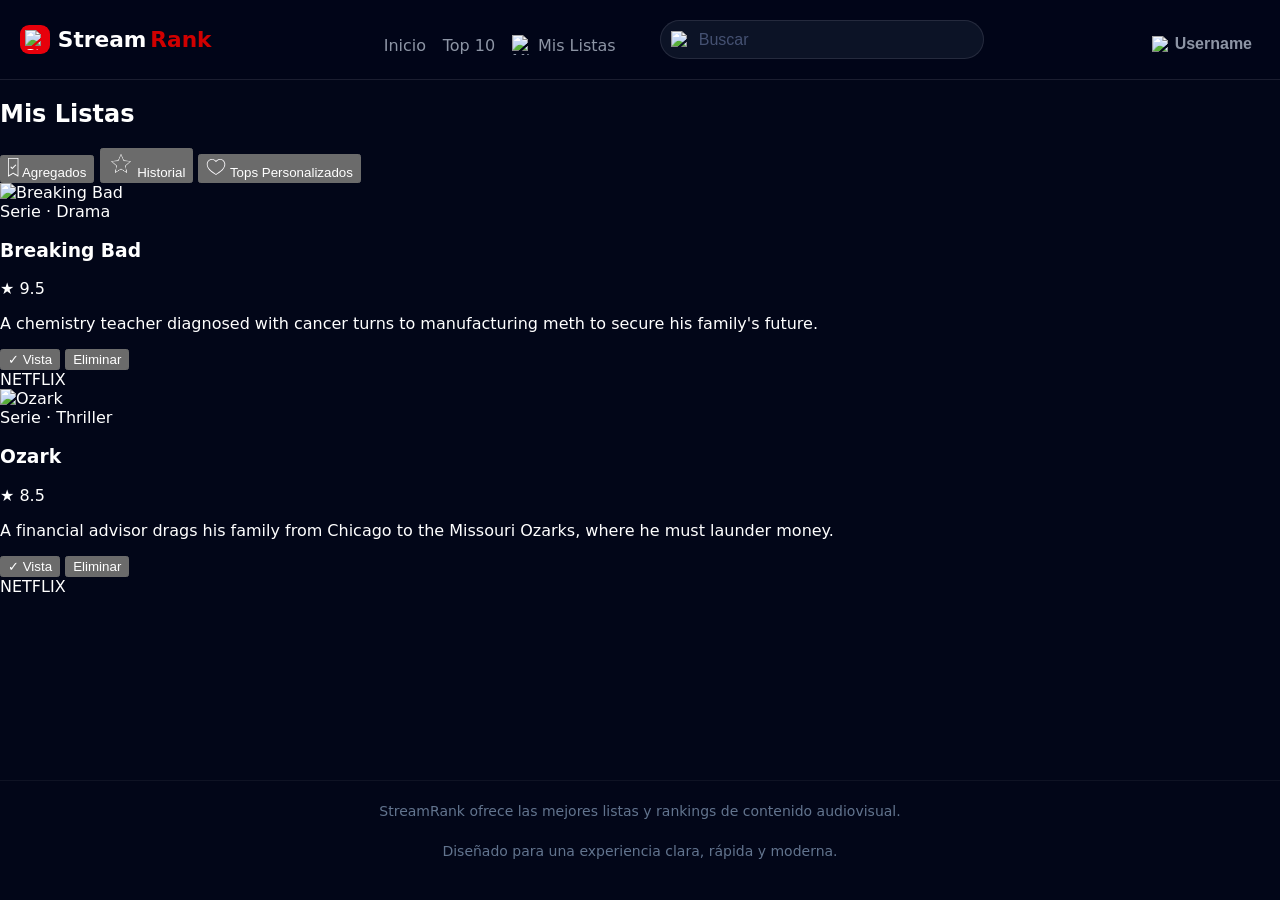
==== commit fd65961f: "se agrego la parte de inicio de sesion" ====
--- a/mis-listas.html
+++ b/mis-listas.html
@@ -7,6 +7,67 @@
   <link rel="stylesheet" href="css/styles.css" />
 </head>
 <body>
+  <!-- MODALES (igual en todas las páginas) -->
+  <div id="modalOverlay" class="modal-overlay" onclick="cerrarModal()" style="display:none;"></div>
+
+  <div id="modalLogin" class="modal-login" style="display:none;">
+    <button class="modal-cerrar" type="button" onclick="cerrarModal()">✕</button>
+    <div class="modal-contenido">
+      <div class="modal-encabezado">
+        <h2 class="modal-titulo">Bienvenido de nuevo</h2>
+        <p class="modal-subtitulo">Ingresa tus credenciales para acceder.</p>
+      </div>
+      <div class="modal-campo">
+        <label class="modal-label">Correo electrónico</label>
+        <div class="modal-input-wrapper">
+          <span class="modal-input-icono">✉</span>
+          <input class="modal-input" id="loginEmail" type="email" placeholder="tu@correo.com" />
+          <small id="loginEmailError" style="color:red;display:none;font-size:12px;">El correo debe contener "@gmail"</small>
+        </div>
+      </div>
+      <div class="modal-campo">
+        <label class="modal-label">Contraseña</label>
+        <div class="modal-input-wrapper">
+          <span class="modal-input-icono">🔒</span>
+          <input class="modal-input" id="loginPassword" type="password" placeholder="••••••••" />
+          <small id="loginPassError" style="color:red;display:none;font-size:12px;">Mínimo 8 caracteres</small>
+        </div>
+      </div>
+      <button class="modal-btn-ingresar" type="button" onclick="simularLogin()">Ingresar</button>
+      <p class="modal-pie">¿No tienes cuenta? <a href="javascript:void(0)" class="modal-pie-link" onclick="abrirRegistro()">Regístrate aquí</a></p>
+    </div>
+  </div>
+
+  <div id="modalRegistro" class="modal-login" style="display:none;">
+    <button class="modal-cerrar" type="button" onclick="cerrarRegistro()">✕</button>
+    <div class="modal-contenido">
+      <div class="modal-encabezado">
+        <h2 class="modal-titulo">Crear una cuenta</h2>
+        <p class="modal-subtitulo">Regístrate con tu correo electrónico.</p>
+      </div>
+      <div class="modal-campo">
+        <label class="modal-label">Correo electrónico</label>
+        <div class="modal-input-wrapper">
+          <span class="modal-input-icono">✉</span>
+          <input class="modal-input" id="regEmail" type="email" placeholder="tu@correo.com" />
+        </div>
+      </div>
+      <div class="modal-campo">
+        <label class="modal-label">Contraseña</label>
+        <div class="modal-input-wrapper">
+          <span class="modal-input-icono">🔒</span>
+          <input class="modal-input" id="regPassword" type="password" placeholder="••••••••" />
+        </div>
+      </div>
+      <button class="modal-btn-ingresar" type="button" onclick="simularRegistro()">Registrarse</button>
+      <p class="modal-pie">¿Ya tienes cuenta? <a href="javascript:void(0)" class="modal-pie-link" onclick="irALogin()">Ingresa aquí</a></p>
+    </div>
+  </div>
+
+  <!-- SCRIPT COMPARTIDO -->
+  <script src="js/auth.js"></script>
+
+</body>
 
   <header class="topbar">
     <div class="topbar-inner">
--- a/css/styles.css
+++ b/css/styles.css
@@ -1,5 +1,3 @@
-@import url('https://fonts.googleapis.com/css2?family=Inter:wght@300;400;500;700;800&display=swap');
-
 :root {
   color-scheme: dark;
   /* Colores */
@@ -40,16 +38,15 @@
   display: flex;
   flex-direction: column;
   min-height: 100vh;
-  font-family: var(--font-main);
-  background: var(--color-bg);
-  color: var(--color-text-primary);
+  font-family: 'Inter', ui-sans-serif, system-ui, -apple-system, BlinkMacSystemFont, 'Segoe UI', sans-serif;
+  background: #020618;
+  color: #ffffff;
 }
 
 .page-content {
   flex: 1;
 }
 
-/* --- ESTILOS DE TU HEADER --- */
 .topbar {
   display: flex;
   flex-direction: column;
@@ -57,8 +54,8 @@
   align-self: stretch;
   padding: 20px;
   width: 100%;
-  border-bottom: 1px solid var(--color-border);
-  background: var(--color-topbar-bg);
+  border-bottom: 1px solid rgba(255, 255, 255, 0.1);
+  background: rgba(2, 6, 24, 0.8);
 }
 
 .topbar-inner {
@@ -88,8 +85,8 @@
   align-items: center;
   padding: 4.9px;
   gap: 7px;
-  border-radius: var(--radius-md);
-  background: var(--color-brand);
+  border-radius: 9.1px;
+  background: #E7000B;
 }
 
 .brand-icon img {
@@ -108,11 +105,11 @@
 }
 
 .brand-title span:first-child {
-  color: var(--color-text-primary);
+  color: #ffffff;
 }
 
 .brand-title span:last-child {
-  color: var(--color-brand-dark);
+  color: #d00000;
 }
 
 .header-nav-row {
@@ -149,6 +146,7 @@
   text-decoration: none;
   cursor: pointer;
   transition: color 0.3s;  
+  
 }
 
 .nav-link.active, 
@@ -191,28 +189,31 @@
   height: 100%;
   padding: 10px;
   gap: 8px;
-  border-radius: var(--radius-pill);
-  border: 1px solid var(--color-border);
-  background: var(--color-search-bg);
-  cursor: text;
+  border-radius: 33554400px;
+  border: 1px solid rgba(255, 255, 255, 0.1);
+  background: rgba(15, 23, 43, 0.8);
 }
 
 .search-field input {
   width: 100%;
   background: transparent;
   border: none;
-  color: var(--color-text-primary);
+  color: #ffffff;
   font-size: 16px;
   font-weight: 500;
   outline: none;
 }
 
 .search-field input::placeholder {
-  color: var(--color-text-placeholder);
+  color: #455172;
+}
+
+.search-field {
+  cursor: text;
 }
 
 .search-field:focus-within {
-  border-color: var(--color-border-hover);
+  border-color: rgba(255, 255, 255, 0.2);
 }
 
 .search-icon {
@@ -230,7 +231,7 @@
   align-content: space-between;
   column-gap: 6px;
   flex-wrap: wrap;
-  color: var(--color-text-muted);
+  color: #8d95a5;
   font-size: 16px;
   font-weight: 700;
   background: transparent;
@@ -246,7 +247,6 @@
   justify-content: center;
 }
 
-/* --- ESTILOS DE TU FOOTER --- */
 .footer {
   display: flex;
   flex-direction: column;
@@ -260,1741 +260,12 @@
 
 .footer-text {
   flex: 1 0 0;
-  color: var(--color-text-footer);
+  color: #62748E;
   text-align: center;
-  font-family: var(--font-main);
+  font-family: Inter, ui-sans-serif, system-ui, -apple-system, BlinkMacSystemFont, 'Segoe UI', sans-serif;
   font-size: 14px;
   font-style: normal;
   font-weight: 400;
   line-height: 20px;
   margin: 0;
-}
-
-
-
-main {
-    display: flex;
-    flex-direction: column;
-    align-items: center;
-    gap: 20px;
-    align-self: stretch;
-    width: 100%;
-    padding-bottom: 60px; 
-}
-
-/* ============================================================== */
-/* NUEVA SECCIÓN HERO                         */
-/* ============================================================== */
-
-.hero {
-    display: flex;
-    padding: 60px 40px;
-    justify-content: space-between;
-    align-items: center;
-    align-self: stretch; 
-    box-sizing: border-box;
-}
-
-/* --- CONTENEDOR INFO --- */
-.hero-info {
-    display: flex;
-    padding: 0 10px;
-    flex-direction: column;
-    justify-content: center;
-    align-items: flex-start;
-    gap: 7px;
-    flex: 1 0 0;
-}
-
-/* TAG / BOTÓN SUPERIOR */
-.hero-tag {
-    display: flex;
-    height: 34px;
-    padding: 6px 16px;
-    justify-content: center;
-    align-items: center;
-    column-gap: 6px;
-    flex-wrap: wrap;
-    border-radius: 33px;
-    border: 1px solid rgba(251, 44, 54, 0.30);
-    background: rgba(231, 0, 11, 0.20);
-
-    color: #FF6467;
-    text-align: center;
-    font-family: var(--font-main); /* Usa la variable que ya incluye Inter */
-    font-size: 16px;
-    font-style: normal;
-    font-weight: 700;
-    line-height: 20px;
-    letter-spacing: 2px;
-}
-
-/* TÍTULO Y DESCRIPCIÓN */
-.hero-title-container, .hero-desc-container {
-    display: flex;
-    padding: 10px 0;
-    flex-direction: column;
-    justify-content: center;
-    align-items: flex-start;
-    gap: 10px;
-    align-self: stretch;
-}
-
-.hero-title {
-    align-self: stretch;
-    color: var(--color-text-primary);
-    font-size: 72px;
-    font-weight: 800;
-    line-height: 90px;
-    letter-spacing: -1.8px;
-    margin: 0;
-}
-
-.hero-description {
-    align-self: stretch;
-    color: #CAD5E2;
-    font-size: 20px;
-    font-weight: 300;
-    line-height: 32.5px;
-    margin: 0;
-}
-
-/* --- BOTONES --- */
-.hero-buttons {
-    display: flex;
-    align-items: center;
-    gap: 14px;
-    align-self: stretch;
-    flex-wrap: wrap;
-    margin-top: 10px;
-}
-
-.btn {
-    display: flex;
-    height: 58px;
-    padding: 8px 32px;
-    justify-content: center;
-    align-items: center;
-    column-gap: 6px;
-    flex-wrap: wrap;
-    border-radius: 33px;
-    border: 1px solid rgba(255, 255, 255, 0.40);
-    box-shadow: 0 4px 4px 0 rgba(0, 0, 0, 0.25);
-    cursor: pointer;
-    font-size: 16px;
-    font-weight: 700;
-    color: var(--color-text-primary); 
-    transition: transform 0.2s, background 0.2s; /* Un toque de interactividad */
-}
-
-.btn:hover {
-    transform: scale(1.02);
-}
-
-.btn-primary { background: var(--color-brand); }
-.btn-secondary { background: #959191; }
-.btn.btn-secondary.added {
-    border: 1px solid rgba(251, 44, 54, 0.30);
-    background: rgba(231, 0, 11, 0.20);
-    color: #FF6467;
-    letter-spacing: 2px;
-    box-shadow: 0 4px 4px 0 rgba(0, 0, 0, 0.25); 
-}
-
-.icon {
-    display: flex;
-    justify-content: center;
-    align-items: center;
-}
-
-/* --- CONTENEDOR IMAGEN --- */
-.hero-image-container {
-    display: flex;
-    padding: 1px;
-    flex-direction: column;
-    justify-content: center;
-    align-items: flex-start;
-    gap: 10px;
-    flex: 1 0 0;
-    border-radius: 24px;
-    border: 1px solid rgba(255, 255, 255, 0.10);
-    background: rgba(255, 255, 255, 0.00);
-    box-shadow: 0 25px 50px -12px rgba(0, 0, 0, 0.25);
-    overflow: hidden;
-}
-
-.hero-image {
-    width: 100%; /* Asegura que tome todo el ancho de su contenedor */
-    height: 382.967px;
-    align-self: stretch;
-    aspect-ratio: 87 / 49;
-    
-    /* Estas dos líneas hacen la magia de no deformar la imagen */
-    object-fit: cover;
-    object-position: center; 
-    
-    border-radius: 23px; 
-    background-color: lightgray; /* Color de fondo por si la imagen tarda en cargar */
-}
-
-/* ============================================================== */
-/* SECCIÓN FILTROS                                                */
-/* ============================================================== */
-
-/* Contenedor principal de toda la sección */
-.filters-section {
-    display: flex;
-    padding: 20px 40px;
-    flex-direction: column;
-    justify-content: center;
-    align-items: flex-start;
-    gap: 30px;
-    align-self: stretch;
-    box-sizing: border-box;
-}
-
-/* Primer contenedor (El borde sutil que envuelve el toggle) */
-.filters-top-wrapper {
-    display: flex;
-    padding: 10px;
-    align-items: center;
-    align-content: center;
-    gap: 19px;
-    flex-wrap: wrap;
-    border-radius: 14px;
-    border: 1px solid rgba(255, 255, 255, 0.05);
-}
-
-/* Contenedor de los 3 botones */
-.content-type-toggle {
-    display: flex;
-    width: 413px;
-    align-items: center;
-    align-content: center;
-    gap: 19px;
-    flex-wrap: wrap;
-    border-radius: 12px;
-    background: #454953;
-}
-
-/* Estilo base para los botones (Películas y Series) */
-.toggle-btn {
-    display: flex;
-    width: 125px; 
-    height: 40px;
-    padding: 0 16px; /* Ajustado para no romper el centrado vertical */
-    justify-content: center; /* Centra horizontalmente */
-    align-items: center; /* Centra verticalmente */
-    gap: 6px; /* Espacio entre el icono y el texto */
-    
-    border-radius: 12px;
-    background: transparent; /* Lo hacemos transparente porque el contenedor ya es gris */
-    border: none;
-    cursor: pointer;
-    
-    /* Tipografía */
-    color: #9CA3AF; /* Gris claro, ajusta si tienes una variable */
-    font-family: var(--font-main);
-    font-size: 16px;
-    font-weight: 500;
-    transition: background 0.3s, color 0.3s;
-}
-
-/* Estilo específico para el botón ACTIVO (Todos) */
-.toggle-btn.active {
-    flex: 1 0 0; /* Hace que llene el espacio disponible */
-    background: #E7000B; 
-    color: #FFFFFF; 
-}
-
-/* Evitar que los íconos se deformen */
-.toggle-btn .icon {
-    display: flex;
-    justify-content: center;
-    align-items: center;
-}
-
-/* Controla el tamaño de las imágenes dentro de los íconos de los filtros */
-.toggle-btn .icon img {
-    width: 16px;
-    height: 16px;
-    object-fit: contain;
-}
-
-/* Pequeño efecto hover para los botones inactivos */
-.toggle-btn:not(.active):hover {
-    background: #565a66;
-    color: var(--color-text-primary);
-}
-
-/* ============================================================== */
-/* SEGUNDO CONTENEDOR: BARRA DE FILTROS INFERIOR                  */
-/* ============================================================== */
-
-/* Contenedor principal (Fondo oscuro) */
-.filters-bottom-wrapper {
-    display: flex;
-    padding: 10px;
-    justify-content: space-between; /* Esta es la clave para separar los grupos a los extremos */
-    align-items: flex-start;
-    align-content: space-between;
-    align-self: stretch;
-    flex-wrap: wrap;
-    border-radius: 14px;
-    border: 1px solid rgba(255, 255, 255, 0.05);
-    background: #060B1E;
-}
-
-/* ================= GRUPO IZQUIERDO ================= */
-.filters-dropdown-group {
-    display: flex;
-    padding: 12px 0;
-    align-items: center;
-    align-content: center;
-    gap: 16px;
-    flex-wrap: wrap;
-}
-
-/* Botones desplegables (Género, Duración) */
-.dropdown-btn {
-    display: flex;
-    padding: 12px;
-    align-items: center;
-    gap: 57px; /* Separación larga entre el texto y la flecha */
-    border-radius: 14px;
-    background: #020618;
-    border: none;
-    cursor: pointer;
-    
-    color: var(--color-text-muted, #9CA3AF); /* Usamos gris claro para el texto */
-    font-family: var(--font-main);
-    font-size: 16px;
-    transition: background 0.2s ease;
-}
-
-.dropdown-btn:hover {
-    background: #1B1F2F;
-}
-
-/* Envoltorio para el icono y el texto dentro del botón */
-.dropdown-content-left {
-    display: flex;
-    align-items: center;
-    gap: 6px;
-}
-
-/* ================= GRUPO DERECHO ================= */
-.filters-sort-group {
-    display: flex;
-    padding: 12px 0;
-    justify-content: flex-end;
-    align-items: center;
-    align-content: center;
-    gap: 16px;
-    flex-wrap: wrap;
-}
-
-/* Contenedor de los botones de ordenamiento */
-.sort-toggle-wrapper {
-    display: flex;
-    height: 44px;
-    padding: 12px;
-    justify-content: flex-end;
-    align-items: center;
-    align-content: center;
-    gap: 4px;
-    flex-wrap: wrap;
-    border-radius: 14px;
-    background: #020618;
-}
-
-/* Botones de ordenamiento (Rating, Popularidad) */
-.sort-btn {
-    display: flex;
-    padding: 8px 11px; /* Añadí un ligero padding vertical para que tome forma */
-    justify-content: center;
-    align-items: center;
-    align-content: space-between;
-    column-gap: 6px;
-    flex-wrap: wrap;
-    border-radius: 8px;
-    background: transparent; /* Transparente por defecto */
-    border: none;
-    cursor: pointer;
-    
-    color: var(--color-text-muted, #9CA3AF);
-    font-family: var(--font-main);
-    font-size: 16px;
-}
-
-/* Botón de ordenamiento activo (Rating) */
-.sort-btn.active {
-    background: #1B1F2F;
-    color: var(--color-text-primary, #FFFFFF);
-}
-
-/* Regla general para mantener los íconos de esta sección en su tamaño correcto */
-.filters-bottom-wrapper img {
-    width: 16px;
-    height: 16px;
-    object-fit: contain;
-}
-
-/* ============================================================== */
-/* SECCIÓN TOP 10 - TARJETA MAESTRA                               */
-/* ============================================================== */
-
-/* Esta es la sección que envuelve a la lista */
-.top-10-section {
-    display: flex;
-    padding: 20px 40px; /* Mismo padding horizontal que los demás */
-    flex-direction: column;
-    align-self: stretch;
-    box-sizing: border-box;
-}
-/* Contenedor que agrupa las 10 tarjetas */
-.top-10-list {
-    display: flex;
-    flex-direction: column;
-    align-items: flex-start;
-    gap: 30px; /* Esto se encarga de separar cada carta automáticamente */
-    align-self: stretch;
-    padding: 0px;
-}
-
-/* Contenedor principal de la tarjeta */
-.movie-card {
-    display: flex;
-    padding: 16px;
-    align-items: center;
-    gap: 24px;
-    align-self: stretch;
-    border-radius: 14px;
-    border: 1px solid rgba(255, 255, 255, 0.05);
-    background: #060B1E;
-    /* margin-bottom eliminado */
-}
-
-/* 1. Círculo con número */
-.card-number {
-    display: flex;
-    width: 57px;
-    height: 48px;
-    justify-content: center;
-    align-items: center;
-    border-radius: 50px; /* Redondeado tipo píldora/círculo */
-    border: 1px solid rgba(255, 255, 255, 0.10);
-    background: #1D293D;
-    box-shadow: 0 10px 15px -3px rgba(0, 0, 0, 0.10), 0 4px 6px -4px rgba(0, 0, 0, 0.10);
-    
-    /* Tipografía */
-    color: #FFF;
-    font-family: 'Inter', sans-serif;
-    font-size: 20px;
-    font-style: normal;
-    font-weight: 700;
-    line-height: 28px;
-}
-
-/* 2. Contenedor de la imagen */
-.card-image-wrapper {
-    display: flex;
-    width: 140px;
-    height: 205px;
-    padding: 1px;
-    flex-direction: column;
-    justify-content: center;
-    align-items: center;
-    gap: 10px;
-    border-radius: 24px;
-    border: 1px solid rgba(255, 255, 255, 0.10);
-    background: rgba(255, 255, 255, 0.00);
-    box-shadow: 0 25px 50px -12px rgba(0, 0, 0, 0.25);
-    overflow: hidden; /* Para que la imagen no se salga de los bordes redondeados */
-}
-
-.card-image {
-    width: 100%;
-    height: 100%;
-    object-fit: cover;
-    border-radius: 23px; /* Un px menos que el contenedor para encajar perfecto */
-}
-
-/* 3. Información de la tarjeta (Centro) */
-.card-info {
-    display: flex;
-    padding: 7px 17px;
-    flex-direction: column;
-    justify-content: center;
-    align-items: flex-start;
-    gap: 7px;
-    flex: 1 0 0; /* Empuja el contenedor derecho hacia el borde */
-}
-
-/* 3.1 Contenedor de los tags superiores */
-.info-top-tags {
-    display: flex;
-    align-items: flex-start;
-    align-content: flex-start;
-    gap: 7px;
-    align-self: stretch;
-    flex-wrap: wrap;
-}
-
-
-.tag-type {
-    display: flex;
-    height: 34px;
-    padding: 4px 10px; /* Ajustado para dar el mismo respiro del Hero */
-    justify-content: center;
-    align-items: center;
-    border-radius: 8px; /* Radio típico del tag del Hero */
-    background: rgba(231, 0, 11, 0.20); /* Fondo rojizo translúcido */
-    
-    color: #FF6467; 
-    font-family: 'Inter', sans-serif;
-    font-size: 14px; /* Ajustado a lo que pediste */
-    font-weight: 700;
-    letter-spacing: 1px; /* Un poco de espaciado para que resalte más */
-}
-
-.tag-genre {
-    display: flex;
-    height: 34px;
-    padding: 10px;
-    flex-direction: column;
-    justify-content: center;
-    align-items: flex-start;
-    gap: 10px;
-    
-    color: #FFF;
-    font-family: 'Inter', sans-serif;
-    font-size: 14px;
-    font-style: normal;
-    font-weight: 700;
-    line-height: 32.5px;
-}
-
-/* 3.2 Título */
-.info-title {
-    align-self: stretch;
-    margin: 0;
-    color: #FFF;
-    font-family: 'Inter', sans-serif;
-    font-size: 24px;
-    font-style: normal;
-    font-weight: 700;
-    line-height: 32.5px;
-}
-
-/* 3.3 Descripción */
-.info-desc {
-    align-self: stretch;
-    margin: 0;
-    color: #CAD5E2;
-    font-family: 'Inter', sans-serif;
-    font-size: 20px;
-    font-style: normal;
-    font-weight: 300;
-    line-height: 32.5px;
-}
-
-/* 3.4 Tag de Rating - CORREGIDO (centrado perfecto) */
-.info-rating {
-  display: inline-flex;        /* Cambia de 'flex' a 'inline-flex' */
-  align-items: center;
-  justify-content: center;
-  gap: 6px;
-  height: 38px;
-  padding: 0 12px;             /* Ajusta el padding horizontal */
-  border-radius: 8px;
-  border: 1px solid rgba(240, 177, 0, 0.20);
-  background: rgba(240, 177, 0, 0.10);
-  flex-wrap: nowrap;           /* Evita que se envuelva */
-}
-
-.rating-icon {
-  display: inline-flex;
-  width: 20px;
-  height: 20px;
-  align-items: center;
-  justify-content: center;
-  flex-shrink: 0;
-}
-
-.rating-icon img {
-  display: block;
-  width: 100%;
-  height: 100%;
-  object-fit: contain;
-}
-
-.rating-text {
-  line-height: 1;
-  color: #F0B100;
-  font-weight: 700;
-  font-size: 16px;
-}
-
-/* 4. Contenedor de la Derecha */
-.card-actions {
-    display: flex;
-    height: 85px;
-    flex-direction: column;
-    justify-content: space-between;
-    align-items: center;
-}
-
-.tag-platform {
-    display: flex;
-    height: 34px;
-    padding: 5px 10px;
-    justify-content: center;
-    align-items: center;
-    align-content: space-between;
-    column-gap: 6px;
-    flex-shrink: 0;
-    flex-wrap: wrap;
-    
-    border-radius: 6px;
-    background: #E7000B; /* Rojo Netflix */
-    color: #FFF;
-    text-align: center;
-    font-family: 'Inter', sans-serif;
-    font-size: 14px;
-    font-style: normal;
-    font-weight: 700;
-    line-height: 20px;
-    letter-spacing: 2px;
-}
-
-.btn-bookmark {
-    display: flex;
-    width: 40px;
-    height: 40px;
-    justify-content: center;
-    align-items: center;
-    gap: 10px;
-    flex-shrink: 0;
-    border-radius: 20px;
-    border: 1px solid #D9C7C7;
-    background: #959191;
-    cursor: pointer;
-    transition: background 0.3s;
-}
-
-.btn-bookmark.active {
-    background: rgba(231, 0, 11, 0.20); /* Fondo rojizo oscuro translúcido */
-    border: 1px solid rgba(251, 44, 54, 0.30); /* Borde rojo vivo */
-}
-
-.btn-bookmark.active:hover {
-    background: rgba(231, 0, 11, 0.15); /* Mismo fondo rojizo */
-    border: 1px solid #E7000B;          /* Mismo borde rojo */
-    
-}
-
-
-.btn-bookmark {
-    /* ... (tus estilos actuales) ... */
-    transition: all 0.3s ease; 
-}
-
-.btn-bookmark:hover {
-    background: #7a7676;
-}
-
-.bookmark-icon {
-    width: 10.438px;
-    height: 18.425px;
-    flex-shrink: 0;
-}
-
-/* ========== MODAL CON SCROLL FUNCIONAL ========== */
-.modal-overlay {
-  position: fixed;
-  top: 0;
-  left: 0;
-  width: 100%;
-  height: 100%;
-  background: rgba(0, 0, 0, 0.85);
-  backdrop-filter: blur(10px);
-  display: flex;
-  justify-content: center;
-  align-items: center;
-  z-index: 2000;
-  visibility: hidden;
-  opacity: 0;
-  transition: visibility 0.2s, opacity 0.25s ease;
-  padding: 1.5rem;
-}
-
-.modal-overlay.active {
-  visibility: visible;
-  opacity: 1;
-}
-
-.floating-card {
-  max-width: 800px;
-  width: 100%;
-  max-height: 85vh;
-  background: #0F172B;
-  border-radius: 32px;
-  box-shadow: 0 25px 50px -12px rgba(0, 0, 0, 0.5), 0 0 0 1px rgba(255, 255, 255, 0.05);
-  overflow: hidden;
-  transform: scale(0.95);
-  transition: transform 0.25s cubic-bezier(0.2, 0.9, 0.4, 1.1);
-  display: flex;
-  flex-direction: column;
-}
-
-.active .floating-card {
-  transform: scale(1);
-}
-
-/* Cabecera fija con la X */
-.modal-header {
-  display: flex;
-  justify-content: flex-end;
-  padding: 1rem 1rem 0 1rem;
-  background: #0F172B;
-  flex-shrink: 0;
-}
-
-.modal-close-btn {
-  background: rgba(255, 255, 255, 0.1);
-  border: none;
-  width: 36px;
-  height: 36px;
-  border-radius: 50%;
-  font-size: 1.5rem;
-  cursor: pointer;
-  color: #fff;
-  display: flex;
-  align-items: center;
-  justify-content: center;
-  transition: all 0.2s;
-}
-
-.modal-close-btn:hover {
-  background: #E7000B;
-  transform: scale(1.05);
-}
-
-/* Contenido scrollable */
-.modal-content {
-  padding: 0 2rem 2rem 2rem;
-  overflow-y: auto;
-  flex: 1;
-  display: flex;
-  flex-direction: column;
-  gap: 1.5rem;
-}
-
-/* Scrollbar personalizada */
-.modal-content::-webkit-scrollbar {
-  width: 6px;
-}
-.modal-content::-webkit-scrollbar-track {
-  background: #1e2a3a;
-  border-radius: 10px;
-}
-.modal-content::-webkit-scrollbar-thumb {
-  background: #E7000B;
-  border-radius: 10px;
-}
-
-/* Tags dentro del modal */
-.modal-tags {
-  display: flex;
-  gap: 0.75rem;
-  flex-wrap: wrap;
-}
-
-/* Título dentro del modal */
-.modal-content .info-title {
-  font-size: 2.5rem;
-  line-height: 1.2;
-  margin: 0;
-}
-
-/* Contenedor de rating + duración en el modal */
-.modal-rating-duration {
-  display: flex;
-  align-items: center;
-  gap: 12px;
-  flex-wrap: wrap;
-}
-
-/* Reutilizamos la misma clase .info-rating (ya corregida arriba) */
-/* Solo para la duración, creamos una clase específica del modal */
-.modal-duration-badge {
-  display: inline-flex;
-  align-items: center;
-  justify-content: center;
-  gap: 8px;
-  height: 38px;
-  padding: 0 14px;
-  border-radius: 8px;
-  font-weight: 700;
-  font-size: 16px;
-  line-height: 1;
-  white-space: nowrap;
-  border: 1px solid #CAD5E2;
-  background: none;
-  color: #CAD5E2;;
-}
-
-.modal-duration-badge .duration-icon {
-  width: 18px;
-  height: 18px;
-  display: inline-flex;
-  align-items: center;
-  justify-content: center;
-  flex-shrink: 0;
-}
-
-.modal-duration-badge .duration-icon img {
-  display: block;
-  width: 100%;
-  height: 100%;
-  object-fit: contain;
-}
-
-.modal-duration-badge span {
-  line-height: 1;
-  display: inline-block;
-  vertical-align: middle;
-  color: inherit;
-}
-
-/* Descripción larga dentro del modal */
-.modal-content .info-desc {
-  font-size: 1rem;
-  line-height: 1.5;
-  color: #CAD5E2;
-  white-space: normal;
-  word-wrap: break-word;
-}
-
-/* Contenedor del trailer */
-.trailer-wrapper {
-  margin-top: 0.5rem;
-  border-radius: 20px;
-  overflow: hidden;
-  background: #000;
-  box-shadow: 0 10px 20px -5px rgba(0, 0, 0, 0.3);
-  flex-shrink: 0;
-}
-
-.trailer-wrapper iframe {
-  width: 100%;
-  aspect-ratio: 16 / 9;
-  display: block;
-  border: none;
-}
-
-/* Responsive */
-@media (max-width: 550px) {
-  .modal-content {
-    padding: 0 1.2rem 1.2rem 1.2rem;
-  }
-  .modal-content .info-title {
-    font-size: 1.8rem;
-  }
-}
-
-body.modal-open {
-  overflow: hidden;
-}
-
-/* ========== ESTILOS PARA LA SECCIÓN TOP 10 (PLATAFORMAS, ESTUDIOS, SAGAS) ========== */
-.top10-categories {
-  display: flex;
-  padding: 20px;
-  flex-direction: column;
-  align-items: flex-start;
-  gap: 30px;
-  align-self: stretch;
-}
-
-.category-container {
-  display: flex;
-  padding: 16px;
-  flex-direction: column;
-  justify-content: center;
-  align-items: flex-start;
-  gap: 24px;
-  align-self: stretch;
-  border-radius: 14px;
-  border: 1px solid rgba(255, 255, 255, 0.05);
-  background: #060B1E;
-}
-
-.category-title {
-  display: flex;
-  padding: 8px;
-  align-items: center;
-  align-content: space-between;
-  column-gap: 6px;
-  align-self: stretch;
-  flex-wrap: wrap;
-  color: #8D95A5;
-  font-family: 'Inter', sans-serif;
-  font-size: 24px;
-  font-weight: 700;
-  line-height: 20px;
-}
-
-.cards-wrapper {
-  display: flex;
-  align-items: center;
-  align-content: center;
-  gap: 24px;
-  align-self: stretch;
-  flex-wrap: wrap;
-}
-
-.platform-card {
-  display: flex;
-  width: 292px;
-  height: 158px;
-  padding: 24px;
-  flex-direction: column;
-  justify-content: flex-end;
-  align-items: flex-start;
-  gap: 4px;
-  flex-shrink: 0;
-  border-radius: 16px;
-  cursor: pointer;
-  transition: transform 0.2s ease, box-shadow 0.2s ease;
-  background-size: cover;
-  background-position: center;
-  /* Gradiente oscuro para mejorar legibilidad del texto */
-  background-image: linear-gradient(0deg, rgba(0,0,0,0.7), rgba(0,0,0,0.4));
-}
-
-.platform-card:hover {
-  transform: translateY(-5px);
-  box-shadow: 0 10px 20px rgba(0,0,0,0.4);
-}
-
-/* Fondos específicos para cada carta (puedes cambiarlos por imágenes reales) */
-.card-netflix { background-image: linear-gradient(0deg, rgba(0,0,0,0.7), rgba(0,0,0,0.4)), url('https://upload.wikimedia.org/wikipedia/commons/1/15/Logonfx.png'); }
-.card-disney { background-image: linear-gradient(0deg, rgba(0,0,0,0.7), rgba(0,0,0,0.4)), url('https://www.digital-news.it/img/primo_piano/foto_grandi/2020/03/1583404857-disney.jpg'); }
-.card-hbo { background-image: linear-gradient(0deg, rgba(0,0,0,0.7), rgba(0,0,0,0.4)), url('https://wallpapercat.com/w/full/3/d/7/1263360-3840x2160-desktop-4k-hbo-wallpaper.jpg'); }
-.card-amazon { background-image: linear-gradient(0deg, rgba(0,0,0,0.7), rgba(0,0,0,0.4)), url('https://cdn.jsdelivr.net/gh/homarr-labs/dashboard-icons/png/prime-video.png'); }
-.card-marvel { background-image: linear-gradient(0deg, rgba(0,0,0,0.7), rgba(0,0,0,0.4)), url('https://upload.wikimedia.org/wikipedia/commons/b/b1/Marvel_Studios_Inc.webp'); }
-.card-Warner { background-image: linear-gradient(0deg, rgba(0,0,0,0.7), rgba(0,0,0,0.4)), url('https://entertainment.time.com/wp-content/uploads/sites/3/2012/09/warner_bros-_pictures_intro.jpg?w=720&h=480&crop=1'); }
-.card-starwars { background-image: linear-gradient(0deg, rgba(0,0,0,0.7), rgba(0,0,0,0.4)), url('https://static.wikia.nocookie.net/esstarwars/images/4/42/StarWarsOpeningLogo.svg/revision/latest?cb=20161007015630'); }
-.card-universal { background-image: linear-gradient(0deg, rgba(0,0,0,0.7), rgba(0,0,0,0.4)), url('https://mediaproxy.tvtropes.org/width/1200/https://static.tvtropes.org/pmwiki/pub/images/img_4543png.png'); }
-
-/* ── DROPDOWNS ── */
-.dropdown-wrapper {
-  position: relative;
-  display: inline-block;
-}
-
-.dropdown-menu {
-  display: none;
-  position: absolute;
-  top: calc(100% + 8px);
-  left: 0;
-  background: #0F172B;
-  border: 1px solid rgba(255, 255, 255, 0.1);
-  border-radius: 10px;
-  overflow: hidden;
-  z-index: 100;
-  min-width: 200px;
-  box-shadow: 0 8px 24px rgba(0,0,0,0.4);
-}
-
-.dropdown-menu.open {
-  display: block;
-}
-
-.dropdown-option {
-  display: block;
-  width: 100%;
-  padding: 10px 16px;
-  background: transparent;
-  border: none;
-  color: var(--color-text-muted);
-  font-size: 14px;
-  font-weight: 500;
-  text-align: left;
-  cursor: pointer;
-  transition: background 0.15s, color 0.15s;
-}
-
-.dropdown-option:hover {
-  background: rgba(255, 255, 255, 0.06);
-  color: #ffffff;
-}
-
-
-.card-subtitle {
-  display: flex;
-  width: 244px;
-  height: 16px;
-  align-items: flex-start;
-  flex-shrink: 0;
-  font-family: 'Inter', sans-serif;
-  font-size: 12px;
-  font-weight: 700;
-  line-height: 16px;
-  letter-spacing: 0.6px;
-  text-transform: uppercase;
-}
-
-/* Colores específicos para cada categoría */
-.subtitle-plataforma { color: #FF6467; }
-.subtitle-estudio { color: #5686E1; }
-.subtitle-saga { color: #8B2CF4; }
-
-.card-title {
-  flex: 1 0 0;
-  color: #FFF;
-  font-family: 'Inter', sans-serif;
-  font-size: 24px;
-  font-weight: 700;
-  line-height: 32px;
-}
-
-/* Responsive */
-@media (max-width: 700px) {
-  .platform-card {
-    width: 100%;
-    height: auto;
-    min-height: 120px;
-  }
-  .card-subtitle, .card-title {
-    width: auto;
-  }
-}
-
-/* ========== NUEVO HERO PARA PLATAFORMAS ========== */
-.hero-plataforma {
-  display: flex;
-  padding: 60px 20px;
-  flex-direction: column;
-  justify-content: center;
-  align-items: center;
-  gap: 10px;
-  align-self: stretch;
-}
-
-.hero-plataforma-info {
-  display: flex;
-  padding: 0 10px;
-  flex-direction: column;
-  justify-content: center;
-  align-items: center;
-  gap: 7px;
-  align-self: stretch;
-}
-
-.btn-back {
-  display: flex;
-  height: 25px;
-  padding: 8px;
-  justify-content: center;
-  align-items: center;
-  align-content: space-between;
-  column-gap: 6px;
-  flex-wrap: wrap;
-  color: #90A1B9;
-  text-align: center;
-  font-family: 'Inter', sans-serif;
-  font-size: 16px;
-  font-weight: 700;
-  line-height: 20px;
-  text-decoration: none;
-  transition: color 0.2s;
-  background: transparent;
-  border: none;
-  cursor: pointer;
-}
-
-.btn-back:hover {
-  color: #ffffff;
-}
-
-.hero-title-gradient {
-  align-self: stretch;
-  text-align: center;
-  font-family: 'Inter', sans-serif;
-  font-size: 72px;
-  font-weight: 800;
-  line-height: 90px;
-  letter-spacing: -1.8px;
-  background: linear-gradient(90deg, #FB2C36 0%, #F54900 100%);
-  background-clip: text;
-  -webkit-background-clip: text;
-  -webkit-text-fill-color: transparent;
-  margin: 0;
-}
-
-/* Responsive */
-@media (max-width: 700px) {
-  .hero-title-gradient {
-    font-size: 40px;
-    line-height: 50px;
-  }
-}
-/* ══════════════════════════════
-    SECCIÓN: MIS LISTAS (Agregados, Historial, Tops)
-   ══════════════════════════════ */
-/* ══════════════════════════════
-   MIS LISTAS
-══════════════════════════════ */
-
-.listas-header {
-  display: flex;
-  justify-content: space-between;
-  align-items: center;
-  padding: 32px 40px 0;
-}
-
-.listas-title {
-  font-size: 28px;
-  font-weight: 800;
-  margin: 0;
-}
-
-.listas-tabs {
-  display: flex;
-  gap: 16px;
-  padding: 24px 40px;
-}
-
-.listas-tab {
-  display: flex;
-  align-items: center;
-  gap: 8px;
-  padding: 10px 24px;
-  background: transparent;
-  border: 1px solid transparent;
-  border-radius: var(--radius-pill);
-  color: var(--color-text-muted);
-  font-family: var(--font-main);
-  font-size: 14px;
-  font-weight: 600;
-  cursor: pointer;
-  transition: all 0.2s ease;
-}
-
-.listas-tab:hover {
-  background: rgba(255, 255, 255, 0.08);
-  color: var(--color-text-primary);
-}
-
-.listas-tab.active {
-  background: var(--color-brand);
-  color: #ffffff;
-}
-
-.listas-seccion {
-  padding: 32px 40px;
-}
-
-/* Estado vacío — una sola definición */
-.listas-vacia {
-  display: flex;
-  flex-direction: column;
-  align-items: center;
-  justify-content: center;
-  padding: 80px 20px;
-  text-align: center;
-}
-
-.listas-vacia-icono {
-  font-size: 48px;
-  margin-bottom: 16px;
-  opacity: 0.5;
-}
-
-.listas-vacia-texto {
-  font-size: 20px;
-  font-weight: 700;
-  color: #ffffff;
-  margin: 0 0 8px;
-}
-
-.listas-vacia-subtexto {
-  font-size: 14px;
-  color: var(--color-text-muted);
-  max-width: 300px;
-  margin: 0 0 24px;
-  line-height: 1.5;
-}
-
-/* Tarjetas de agregados */
-.lista-card-agregados {
-  display: flex;
-  padding: 16px;
-  align-items: center;
-  gap: 24px;
-  border-radius: 14px;
-  border: 1px solid rgba(255, 255, 255, 0.05);
-  background: #060B1E;
-  margin-bottom: 16px;
-}
-
-.agregados-img {
-  width: 80px;
-  height: 110px;
-  border-radius: 8px;
-  object-fit: cover;
-  flex-shrink: 0;
-}
-
-.agregados-info {
-  flex: 1;
-  display: flex;
-  flex-direction: column;
-  gap: 6px;
-}
-
-.agregados-tag {
-  color: var(--color-brand);
-  font-size: 11px;
-  font-weight: 700;
-  text-transform: uppercase;
-  letter-spacing: 0.06em;
-}
-
-.agregados-title {
-  font-size: 18px;
-  font-weight: 700;
-  margin: 0;
-  color: #ffffff;
-}
-
-.agregados-desc {
-  font-size: 14px;
-  color: var(--color-text-muted);
-  margin: 0;
-  line-height: 1.4;
-}
-
-.pildora-rating {
-  display: inline-flex;
-  align-items: center;
-  gap: 6px;
-  background: rgba(0, 0, 0, 0.2);
-  border: 1.2px solid #f5c518;
-  padding: 2px 10px;
-  border-radius: 50px;
-  width: fit-content;
-}
-
-.pildora-rating .estrella,
-.pildora-rating .valor {
-  color: #f5c518;
-  font-size: 13px;
-  font-weight: 700;
-}
-
-.agregados-acciones {
-  display: flex;
-  gap: 12px;
-  margin-top: 4px;
-}
-
-.btn-status-visto {
-  padding: 8px 16px;
-  border-radius: 8px;
-  background: rgba(231, 0, 11, 0.15);
-  color: #E7000B;
-  border: none;
-  font-size: 14px;
-  font-weight: 600;
-  cursor: pointer;
-  transition: background 0.2s;
-}
-
-.btn-status-visto:hover {
-  background: rgba(231, 0, 11, 0.25);
-}
-
-.btn-status-eliminar {
-  padding: 8px 16px;
-  border-radius: 8px;
-  background: rgba(255, 255, 255, 0.05);
-  color: #ffffff;
-  border: none;
-  font-size: 14px;
-  font-weight: 600;
-  cursor: pointer;
-  transition: background 0.2s;
-}
-
-.btn-status-eliminar:hover {
-  background: rgba(255, 255, 255, 0.1);
-}
-
-.plataforma-badge {
-  background: var(--color-brand);
-  padding: 4px 10px;
-  border-radius: 4px;
-  font-size: 10px;
-  font-weight: 900;
-  align-self: center;
-  flex-shrink: 0;
-}
-/* ══ HISTORIAL CARDS ══ */
-.historial-card {
-  background: #0F172B;
-  border: 1px solid rgba(255, 255, 255, 0.07);
-  border-radius: 14px;
-  padding: 24px;
-  margin-bottom: 16px;
-  display: flex;
-  flex-direction: column;
-  gap: 20px;
-}
-
-.historial-card-top {
-  display: flex;
-  align-items: flex-start;
-  gap: 20px;
-}
-
-.historial-img {
-  width: 64px;
-  height: 90px;
-  border-radius: 8px;
-  object-fit: cover;
-  flex-shrink: 0;
-}
-
-.historial-info {
-  display: flex;
-  flex-direction: column;
-  gap: 4px;
-  min-width: 140px;
-}
-
-.historial-titulo {
-  font-size: 18px;
-  font-weight: 700;
-  color: #ffffff;
-  margin: 0;
-}
-
-.historial-fecha {
-  font-size: 13px;
-  color: var(--color-text-muted);
-  margin: 0;
-}
-
-.historial-controles {
-  display: flex;
-  flex: 1;
-  align-items: center;
-  justify-content: space-between;
-  gap: 16px;
-  flex-wrap: wrap;
-}
-
-.historial-rating {
-  display: flex;
-  align-items: center;
-  gap: 10px;
-  flex-wrap: wrap;
-}
-
-.rating-label {
-  font-size: 14px;
-  color: var(--color-text-muted);
-  white-space: nowrap;
-}
-
-.rating-numeros {
-  display: flex;
-  gap: 4px;
-}
-
-.rating-num {
-  width: 28px;
-  height: 28px;
-  border-radius: 6px;
-  border: 1px solid rgba(255, 255, 255, 0.1);
-  background: transparent;
-  color: var(--color-text-muted);
-  font-size: 13px;
-  font-weight: 600;
-  cursor: pointer;
-  transition: all 0.15s;
-  display: flex;
-  align-items: center;
-  justify-content: center;
-}
-
-.rating-num:hover {
-  border-color: #f5c518;
-  color: #f5c518;
-}
-
-.rating-num.activo {
-  background: #f5c518;
-  border-color: #f5c518;
-  color: #000000;
-}
-
-/* Botón reacción */
-.btn-reaccion {
-  display: flex;
-  align-items: center;
-  gap: 8px;
-  padding: 8px 16px;
-  border-radius: 50px;
-  border: 1px solid rgba(255, 255, 255, 0.15);
-  background: transparent;
-  color: #ffffff;
-  font-size: 14px;
-  font-weight: 600;
-  cursor: pointer;
-  transition: all 0.2s;
-  white-space: nowrap;
-}
-
-.btn-reaccion:hover {
-  border-color: rgba(255, 255, 255, 0.3);
-}
-
-.btn-reaccion.encanto {
-  background: var(--color-brand);
-  border-color: var(--color-brand);
-  color: #ffffff;
-}
-
-/* Notas diario */
-.historial-notas {
-  display: flex;
-  flex-direction: column;
-  gap: 8px;
-}
-
-.notas-label {
-  font-size: 11px;
-  font-weight: 700;
-  letter-spacing: 0.08em;
-  color: var(--color-text-muted);
-  margin: 0;
-}
-
-.notas-textarea {
-  width: 100%;
-  min-height: 80px;
-  background: #020618;
-  border: 1px solid rgba(255, 255, 255, 0.08);
-  border-radius: 10px;
-  padding: 14px;
-  color: #ffffff;
-  font-family: var(--font-main);
-  font-size: 14px;
-  resize: vertical;
-  outline: none;
-  transition: border-color 0.2s;
-}
-
-.notas-textarea:focus {
-  border-color: rgba(255, 255, 255, 0.2);
-}
-
-.notas-textarea::placeholder {
-  color: var(--color-text-placeholder);
-}
-
-
-/* Tops personalizados */
-.crear-top-wrapper {
-  padding: 0 0 24px;
-}
-
-.btn-crear-vacio {
-  width: 100%;
-  padding: 40px;
-  background: transparent;
-  border: 1px dashed var(--color-border);
-  border-radius: var(--radius-md);
-  color: var(--color-text-muted);
-  display: flex;
-  flex-direction: column;
-  align-items: center;
-  gap: 12px;
-  cursor: pointer;
-  transition: border-color 0.2s, color 0.2s;
-}
-
-.btn-crear-vacio:hover {
-  border-color: var(--color-brand);
-  color: var(--color-text-primary);
-}
-
-.icon-plus {
-  font-size: 32px;
-  font-weight: 200;
-}
-
-.listas-top-grid {
-  display: grid;
-  grid-template-columns: repeat(auto-fill, minmax(280px, 1fr));
-  gap: 20px;
-  margin-top: 24px;
-}
-.top-card-diseno {
-  display: flex;
-  width: 100%; /* Ajustado para el grid, o 596px si es fijo */
-  flex-direction: column;
-  align-items: flex-start;
-  padding: 24px;
-  gap: 20px;
-  
-  /* Estilo visual solicitado */
-  border-radius: 16px;
-  border: 1px solid rgba(255, 255, 255, 0.10);
-  background: #0F172B;
-  box-shadow: 0 20px 25px -5px rgba(0, 0, 0, 0.10), 
-              0 8px 10px -6px rgba(0, 0, 0, 0.10);
-}
-.lista-card-nombre {
-  font-size: 22px;
-  font-weight: 700;
-  color: #ffffff;
-  margin: 0;
-}
-
-.lista-card-meta {
-  color: var(--color-text-muted);
-  font-size: 14px;
-}
-/* Formulario */
-.listas-form-card {
-  background: var(--color-surface);
-  border-radius: var(--radius-sm);
-  padding: 24px;
-  max-width: 480px;
-  width: 100%;
-  margin: 0 auto;
-  display: flex;
-  flex-direction: column;
-  gap: 16px;
-  border: 1px solid var(--color-border);
-}
-
-.listas-form-grupo {
-  display: flex;
-  flex-direction: column;
-  gap: 6px;
-}
-.btn-guardar-top {
-  flex: 1;
-  padding: 10px;
-  border-radius: 8px;
-  background: rgba(231, 0, 11, 0.15); /* Rojo sutil como el de 'Vista' */
-  color: #E7000B;
-  border: none;
-  font-size: 14px;
-  font-weight: 600;
-  cursor: pointer;
-  transition: all 0.2s;
-}
-
-.btn-guardar-top:hover {
-  background: rgba(231, 0, 11, 0.25);
-}
-
-/* Botón Cancelar (Basado en tu botón 'Eliminar' gris) */
-.btn-cancelar-top {
-  flex: 1;
-  padding: 10px;
-  border-radius: 8px;
-  background: rgba(255, 255, 255, 0.05); /* Gris sutil como el de 'Eliminar' */
-  color: #ffffff;
-  border: none;
-  font-size: 14px;
-  font-weight: 600;
-  cursor: pointer;
-  transition: all 0.2s;
-}
-
-.listas-form-label {
-  font-size: 13px;
-  font-weight: 600;
-  color: var(--color-text-muted);
-}
-
-.listas-form-input {
-  padding: 10px 14px;
-  background: var(--color-bg);
-  border: 1px solid var(--color-border);
-  border-radius: var(--radius-sm);
-  color: var(--color-text-primary);
-  font-family: var(--font-main);
-  font-size: 15px;
-  outline: none;
-  transition: border-color 0.2s;
-}
-
-.listas-form-input:focus {
-  border-color: var(--color-border-hover);
-}
-
-.listas-form-input::placeholder {
-  color: var(--color-text-placeholder);
-}
-
-.listas-form-acciones {
-  display: flex;
-  gap: 12px;
-  justify-content: flex-end;
-}
-/* ══ TOP CARD: lista de items ══ */
-.top-card-header {
-  width: 100%;
-}
-
-.top-lista-items {
-  display: flex;
-  padding: 16px;
-  flex-direction: column;
-  align-items: flex-start;
-  gap: 16px;
-  align-self: stretch;
-  width: 100%;
-  min-height: 0;
-}
-
-.top-item {
-  display: flex;
-  padding: 8px;
-  justify-content: space-between;
-  align-items: center;
-  align-self: stretch;
-  border-radius: 10px;
-  border: 1px solid rgba(255, 255, 255, 0.05);
-  background: #020618;
-  cursor: grab;
-  gap: 12px;
-  transition: background 0.2s;
-  width: 100%;
-}
-
-.top-item:active { cursor: grabbing; }
-.top-item.dragging { opacity: 0.4; }
-.top-item:hover { background: rgba(255,255,255,0.04); }
-
-.top-item-pos {
-  color: var(--color-text-muted);
-  font-size: 13px;
-  font-weight: 700;
-  min-width: 18px;
-  text-align: center;
-}
-
-.top-item-img {
-  width: 32px;
-  height: 48px;
-  border-radius: 4px;
-  object-fit: cover;
-  flex-shrink: 0;
-}
-
-.top-item-titulo {
-  flex: 1;
-  font-size: 14px;
-  font-weight: 600;
-  color: #ffffff;
-  white-space: nowrap;
-  overflow: hidden;
-  text-overflow: ellipsis;
-}
-
-.top-item-delete {
-  background: transparent;
-  border: none;
-  cursor: pointer;
-  font-size: 15px;
-  opacity: 0.4;
-  padding: 4px;
-  transition: opacity 0.2s;
-  flex-shrink: 0;
-}
-.top-item-delete:hover { opacity: 1; }
-
-/* ══ Buscador dentro de la tarjeta ══ */
-.top-agregar-campo {
-  width: 100%;
-  position: relative;
-}
-
-.top-search-wrap {
-  display: flex;
-  align-items: center;
-  gap: 8px;
-  padding: 10px 14px;
-  border-radius: 50px;
-  border: 1px solid rgba(255, 255, 255, 0.08);
-  background: rgba(255, 255, 255, 0.04);
-  cursor: text;
-  transition: border-color 0.2s;
-}
-.top-search-wrap:focus-within {
-  border-color: rgba(255, 255, 255, 0.18);
-}
-
-.top-search-icon { font-size: 14px; opacity: 0.5; }
-
-.top-search-input {
-  background: transparent;
-  border: none;
-  outline: none;
-  color: #ffffff;
-  font-size: 14px;
-  font-family: var(--font-main);
-  width: 100%;
-}
-.top-search-input::placeholder { color: var(--color-text-placeholder); }
-
-.top-search-resultados {
-  position: absolute;
-  bottom: calc(100% + 6px);
-  left: 0;
-  right: 0;
-  background: #0F172B;
-  border: 1px solid rgba(255,255,255,0.1);
-  border-radius: 10px;
-  overflow: hidden;
-  z-index: 10;
-}
-
-.top-resultado-item {
-  display: flex;
-  align-items: center;
-  gap: 10px;
-  padding: 8px 12px;
-  cursor: pointer;
-  font-size: 14px;
-  color: #ffffff;
-  transition: background 0.15s;
-}
-.top-resultado-item:hover { background: rgba(255,255,255,0.06); }
-
-.top-resultado-img {
-  width: 28px;
-  height: 42px;
-  border-radius: 4px;
-  object-fit: cover;
-}
-.btn-visto-badge {
-  padding: 8px 16px;
-  border-radius: 8px;
-  background: rgba(231, 0, 11, 0.08);
-  color: #E7000B;
-  font-size: 14px;
-  font-weight: 600;
-  opacity: 0.6;
-}+};
